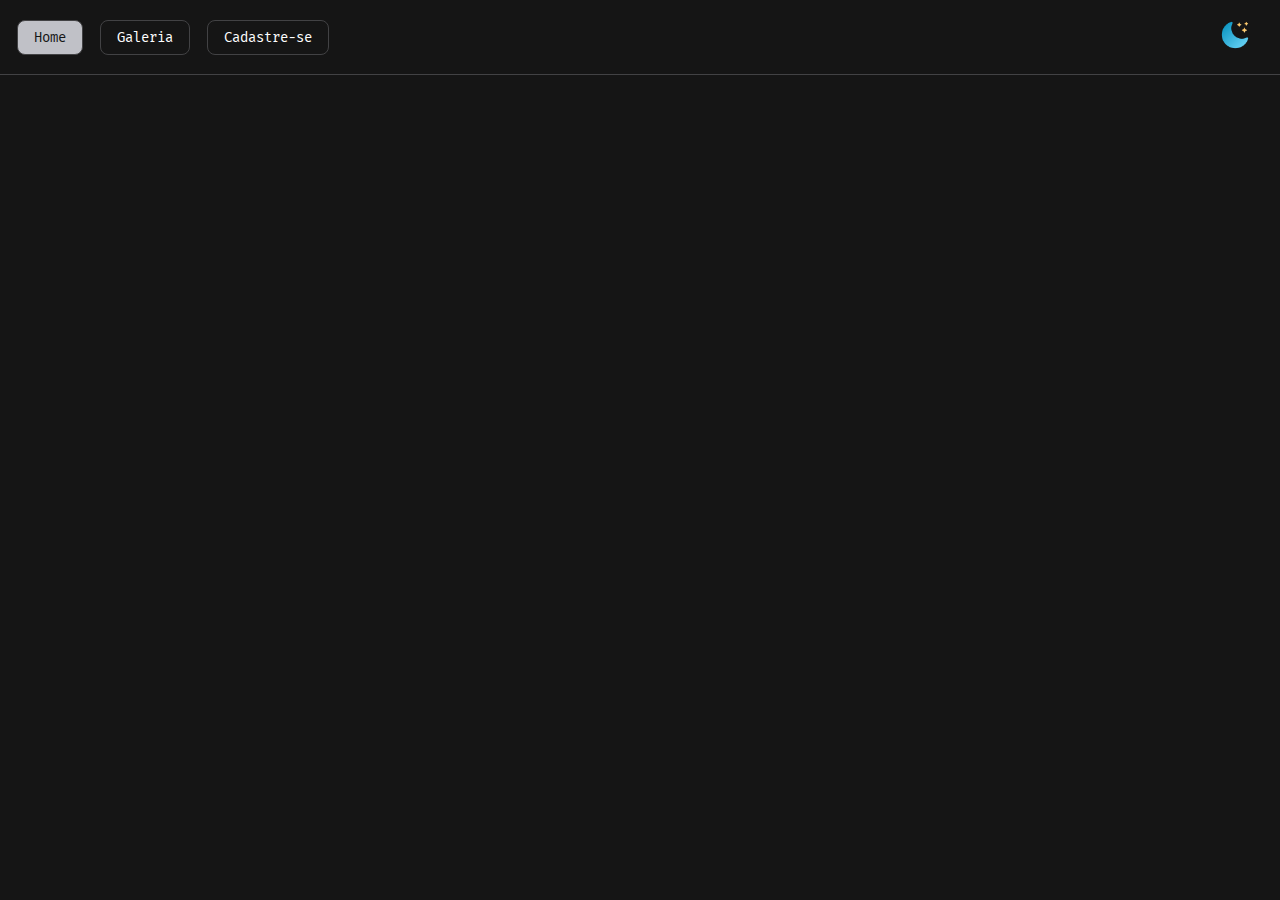
==== index.html @ e55d9895 "corrigido o botao de fechar popup com cor estranha" ====
<!DOCTYPE html>
<html lang="pt-br">
<head>
    <meta charset="UTF-8">
    <meta name="viewport" content="width=device-width, initial-scale=1.0">
    <title>Início</title>
    <link rel="stylesheet" href="style/style.css">
</head>
<body>
    <section class="secaoConteudo">
            
    </section>
    <script src="script/elementos.js"></script>
</body>
</html>
---- style/style.css ----
@font-face {
    font-family: Fira mono;
    src: url(/recursos/fonts/firamonoMedium.ttf);
}
@font-face {
    font-family: Firamonoregular;
    src: url(/recursos/fonts/firamonoRegular.ttf);
    }
:root{
    --borda-cor: #424244;
    --background-padrao-cor: #151515;
    --botao-font: Firamonoregular;
    --botao-selecionado-background: #c0c1c7;
    --botao-selecionado-hover-cor: #DADBE1;
    --botao-selecionado-texto: #151515;
    --botao-hover-cor: rgba(255, 255, 255, 0.1);
    --botao-active-opacidade: 0.7;
    --texto-padrao-cor: #ffffff;
    --boxshadow: 0px 0px 15px 0px #000000;
    
}
/* Barra de rolagem */
::-webkit-scrollbar {
    width: 8px; 
}

::-webkit-scrollbar-track {
    background: transparent; 
}

::-webkit-scrollbar-thumb {
    background-color: #bbbbbb; 
    border-radius: 6px; 
}
*{
    margin: 0;
    padding: 0;
    box-sizing: border-box;
    text-decoration: none;
    color: var(--texto-padrao-cor);
    font-family: Fira Mono, sans-serif;
}

body{
    background-color: var(--background-padrao-cor);
    display: flex;
    flex-direction: column;
    gap: 20px;
    transition: all ease 0.2s;
}
body.light-mode {
    --background-padrao-cor: #ffffff;
    --texto-padrao-cor: #151515;
    --botao-selecionado-texto: #ffffff;
    --botao-selecionado-background: #151515;
    --botao-selecionado-hover-cor: #2e2e2e;
    --botao-hover-cor: #f3f3f3;
    --boxshadow: 0px 0px 0px 0px #000000;
    
}
.cadastroContainer p{
    font-size: 10px;
}

.secaoConteudo{
    opacity: 0;
    z-index: -10;
    transition: all ease 0.4s;
    margin-left: 300px;
    margin-right: 300px;
}
.transicao{
    z-index: 1;
    opacity: 1;
}
.cardSecoes{ /* Seção de cards */

    display: flex;
    flex-direction: column;
    height: 250px;
    background-color: transparent;
    align-items: center;
    gap: 10px;
    position: relative;
    justify-content: center;
}
.cardContainer{ /* Conteiner dos cards */
    display: flex;
    flex-direction: row;
    justify-content: flex-start;
    scroll-behavior: smooth;
    width: 100%;
    position: relative;
    overflow-x: hidden;
    height: 100%;
    padding-left: 15px;
    
} 
.cardContainer::-webkit-scrollbar {  /* Esconder a barra de rolagem (scroll) */
    display: none;  
}
.card{ 
    min-width: 200px; 
    margin-right: 17px; 
    background-color: transparent;
    height: 170px;
    width: 280px;
    border-radius: 4px;
    border: var(--borda-cor) 1px solid;
    box-shadow: var(--boxshadow);
    position: inherit;
    flex: 0 0 auto; 
    overflow: hidden;
    top: 50px;

}
.cardImagem{
    width: 100%;
    height: 100%;
    transition: transform 0.2s ease;
    object-fit: cover;
    object-position: center;
    position: absolute;
}
.cardTexto{ /* Título de cada card */
    position: absolute;
    bottom: 15px;
    left: 15px;
    z-index: 2;
    pointer-events: none;
    transition: transform ease 0.2s;
    color: #ffffff;
}
.cardLink:hover ~ .cardImagem{
    transform: scale(1.05);
}

.cardLink{
    width: 100%;
    height: 100%;
    position: absolute;
    z-index: 1;
    background: linear-gradient(0deg, rgb(0, 0, 0) 0%, rgba(0,0,0,0) 40%);
    cursor: grab;
}

.popupcontainer{
    position: fixed;
    width: 100%;
    height: 100%;
    background-color: rgba(0, 0, 0, 0.6);
    display: flex;
    align-items: center;
    justify-content: center;
    opacity: 0;
    z-index: -2;
    transition: ease-in 0.2s;
}
.cardPopUp{
    display: grid;
    position: fixed;
    z-index: 10000000000;
    width: 1000px;
    height: 700px;
    background-color: var(--background-padrao-cor);
    position: absolute;
    border-radius: 4px;
    border: 1px solid var(--borda-cor);
    overflow: hidden;
    grid-template-columns: 1fr 1fr auto;
    grid-template-rows: 30px;
    gap: 15px;
    padding: 10px 10px 10px 10px;
}

.imgPopup{
    grid-column: 1 / 2;
    grid-row: 1 / 3;
    width: 100%;
    height: 100%;
    transition: transform 0.2s ease;
    object-fit: cover;
    object-position: center;
    border-top-left-radius: 4px;
    border-bottom-left-radius: 4px;
}
.fecharPopup{
    grid-row: 1 / 2;
    grid-column: 3;
    background-color: transparent;
    border: none;
    
    font-size: 30px;
    cursor: pointer;
    width: 30px;
    padding-right: 15px;
}
.active{
    opacity: 1;
    z-index: 10000000;
}
.tituloPopup{
    grid-column: 2 / 3;
    grid-row: 1;
    margin-top: 10px;
}
.descricaoPopup{
    grid-column: 2 / 3;
}
header{
    width: 100%;
    height: 75px;
    border-bottom: 1px solid var(--borda-cor);
    background-color: var(--background-padrao-cor);
    display: flex;
    flex-direction: row;
    align-items: center;
    justify-content: space-between;
    
}
.linkContainer{
    display: flex;
    justify-content: space-evenly;    
}

.headerBotao{
    border-radius: 8px;
    padding: 8px 16px;
    border: 1px solid var(--borda-cor);
    font-family: var(--botao-font), sans-serif;
    font-size: 14px;
    margin-left: 17px;
    transition: all ease 0.2s;
}
.headerBotao:hover{
    background-color: var(--botao-hover-cor);
}
.headerBotao:active{
    opacity: var(--botao-active-opacidade);
}
/* Quando o botao do header estiver selecionado */
.botaoSelecionado{
    color: var(--botao-selecionado-texto);
    background-color: var(--botao-selecionado-background);
}
.botaoSelecionado:hover{
    background-color: var(--botao-selecionado-hover-cor)
}
.botaoSelecionado:active{
    opacity: var(--botao-active-opacidade);
}
.tituloSecao{
    position: absolute;
    left: 0;
    font-size: 1.5em;
    top: 0;
}
.verMais{
    position: absolute;
    right: 0;
    top: 0;
    z-index: 10;
}
.verMaisBotao{
    border-radius: 8px;
    padding: 8px 16px;
    border: 1px solid var(--borda-cor);
    font-family: var(--botao-font), sans-serif;
    font-size: 14px;
    background-color: transparent;
    transition: all ease 0.2s;
    cursor: pointer;
}
.verMaisBotao:hover{
    background-color: var(--botao-hover-cor);
}
.verMaisBotao:active{
    background-color: var(--botao-hover-cor);background-color: var(--botao-hover-cor);background-color: var(--botao-hover-cor);
}
button.prev, button.next {
    position: absolute;
    transform: translateY(-50%);
    background-color: transparent;
    border: none;
    font-size: 18px;
    cursor: pointer;
    z-index: 10;
    border-radius: 100%;
    width: 50px;
    height: 50px;
    top: 50%;
    transition: all ease 0.2s;
}
button.prev {
    left: -60px;
}

button.next {
    right: -60px;
}

.next:hover , .prev:hover{
    background-color: var(--botao-hover-cor);
}

.secaoCardCompleto{
    display: flex;
    flex-wrap: wrap;
    gap: 30px;
    position: relative;
    height: 100%;
    margin-left: 150px;
    opacity: 0;
    transition: all ease .5s;
}
.opacidade{
    opacity: 1;
}
.cardCompleto{
    min-width: 200px; 
    background-color: transparent;
    height: 280px;
    width: 240px;
    border-radius: 4px;
    border: var(--borda-cor) 1px solid;
    box-shadow: 0px 0px 15px 0px #000000;
    position: inherit;
    flex: 0 0 auto; 
    overflow: hidden;
    top: 50px;
    
}
.botaoVoltar{
    border-radius: 8px;
    padding: 8px 16px;
    border: 1px solid var(--borda-cor);
    font-family: var(--botao-font), sans-serif;
    font-size: 14px;
    background-color: transparent;
    transition: all ease 0.2s;
    cursor: pointer;
    position: absolute;
    left: 0;
    top: -7px;
    margin-bottom: 100px;
    transform: rotate(180deg);
    padding-bottom: 10px;    
}
.botaoVoltar:hover{
    background-color: var(--botao-hover-cor);
}
.botao:active{
    opacity: var(--botao-active-opacidade);
}
.secaoCardCompleto h1{
    position: absolute;
    top: 0;
    left: 70px;

}
.arrowLeft{
    font-size: larger;
}
.cadastroContainer{
    display: flex;
    flex-direction: column;
    
    justify-content: center;
    text-align: left;
    position: absolute;
    top: 50%;
    left: 50%;
    transform: translate(-50%, -50%);
    border-radius: 4px;
    border: 1px solid var(--borda-cor);
    padding: 50px;
    width: 	450px;
    height: 550px;
    
}
.cadastroContainer input{
    background-color: transparent;
    border: none;
    border-bottom: 1px solid var(--borda-cor);
    width: 100%;
    padding-top: 20px;
    padding-bottom: 5px;
    padding-left: 5px;
    padding: 20px 5px 10px 5px;
    
}
input:focus { /* Firefox */
    outline: none;
  }
.cadastroContainer button{
    color: var(--botao-selecionado-texto);
    background-color: var(--botao-selecionado-background);
    border: none;
    transition: all ease .2s;
    cursor: pointer;
    border-radius: 8px;
    width: 100%;
    padding: 10px 0px 10px 0px;
    margin-top: 15px;
    
}
.cadastroContainer button:hover{
    background-color: var(--botao-selecionado-hover-cor);
}
.cadastroContainer button:active{
    opacity: var(--botao-active-opacidade);
}
.cadastroContainer h1{
    position: absolute;
    top: 70px;
}
.cadastroContainer label{
    margin-top: 15px;
    font-family: firamonoregular;
    font-size: small
}
.cadastroContainer p{
    margin-top: 15px;
    
}
.cadastroContainer a:hover{
    text-decoration: underline;

}
.botaoAltModoescuro{
    cursor: pointer;
    background-color: #cebfbf00;
    border: none;
    color: #000;
    
    font-size: 16px;
    border-radius: 100%;
    transition: all 0.2s ease;
    width: 50px;
    height: 50px;
    margin-right: 20px;
}
.botaoAltModoescuro:hover{
    background-color: #84848437;
}
 .botaoImg{
    width: 80%;
}
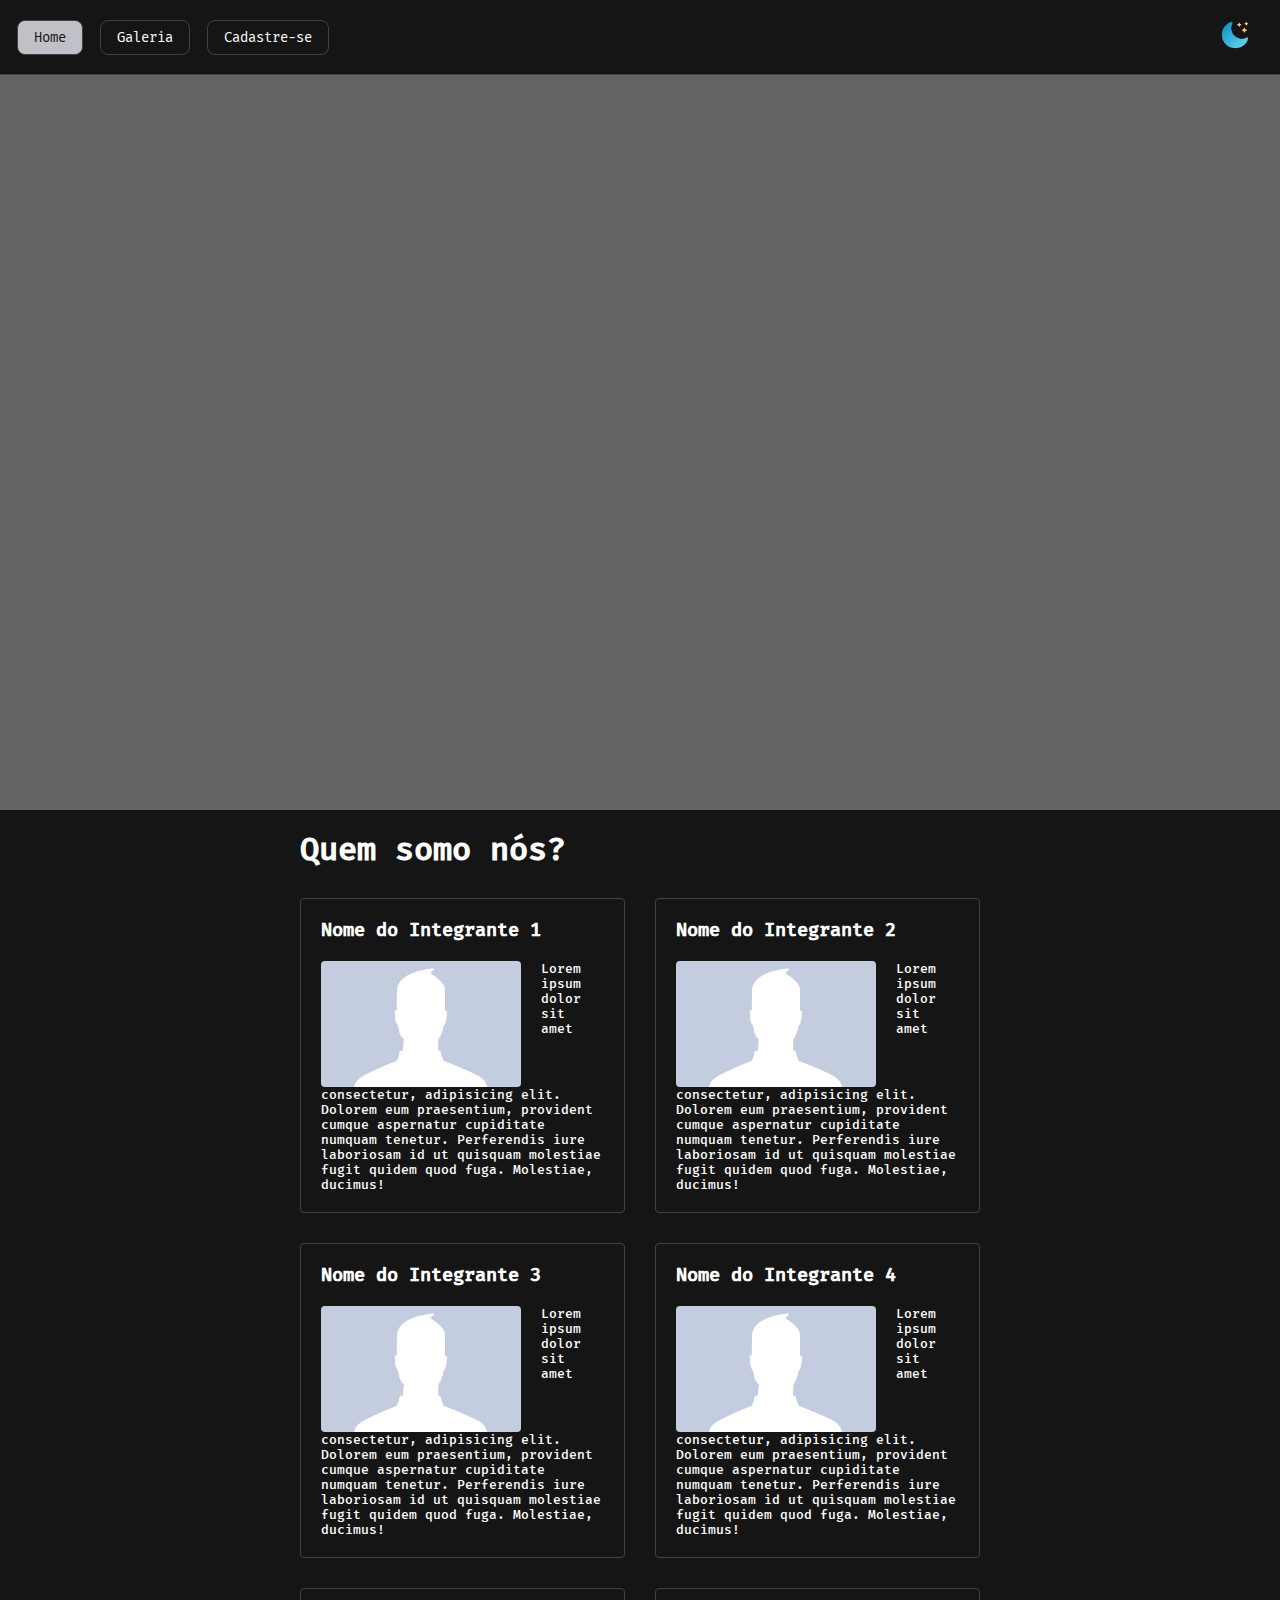
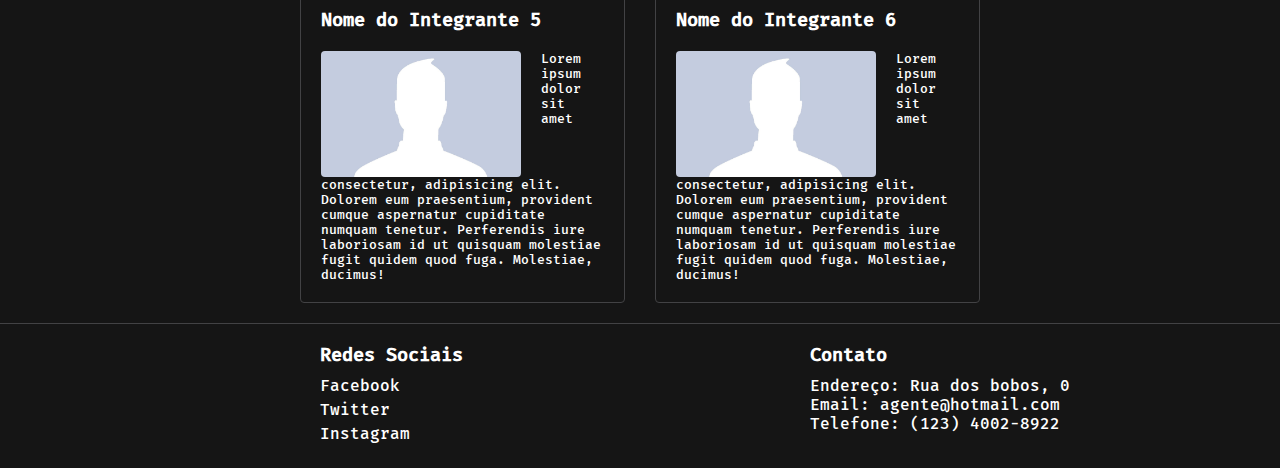
==== commit d9e88a3d: "adicionados footer e protótipo da página incial" ====
--- a/index.html
+++ b/index.html
@@ -7,8 +7,74 @@
     <link rel="stylesheet" href="style/style.css">
 </head>
 <body>
+    <main>
+        <div class="homepage">
+
+        </div>
+    </main>
     <section class="secaoConteudo">
-            
+        
+        <div class="container">
+            <h1>Quem somo nós?</h1>
+            <div class="member">
+                <div class="person">
+                    <h3>Nome do Integrante 1</h3>
+
+                    <img src="" alt="Integrante 1" class="integrantes-img1">
+                    <p>Lorem ipsum dolor sit amet consectetur, adipisicing elit. Dolorem eum praesentium, provident cumque
+                        aspernatur cupiditate numquam tenetur. Perferendis iure laboriosam id ut quisquam molestiae fugit
+                        quidem quod fuga. Molestiae, ducimus!</p>
+                </div>
+            </div>
+            <div class="member">
+                <div class="person">
+                    <h3>Nome do Integrante 2</h3>
+                    <img src="" alt="Integrante 1" class="integrantes-img2">
+                    <p class="p1">Lorem ipsum dolor sit amet consectetur, adipisicing elit. Dolorem eum praesentium,
+                        provident cumque aspernatur cupiditate numquam tenetur. Perferendis iure laboriosam id ut quisquam
+                        molestiae fugit quidem quod fuga. Molestiae, ducimus!</p>
+                </div>
+            </div>
+            <div class="member">
+                <div class="person">
+                    <h3>Nome do Integrante 3</h3>
+                    <img src="" alt="Integrante 1" class="integrantes-img1">
+                    <p>Lorem ipsum dolor sit amet consectetur, adipisicing elit. Dolorem eum praesentium, provident cumque
+                        aspernatur cupiditate numquam tenetur. Perferendis iure laboriosam id ut quisquam molestiae fugit
+                        quidem quod fuga. Molestiae, ducimus!</p>
+                </div>
+            </div>
+            <div class="member">
+                <div class="person">
+                    <h3>Nome do Integrante 4</h3>
+                    <img src="" alt="Integrante 1" class="integrantes-img2">
+                    <p class="p1">Lorem ipsum dolor sit amet consectetur, adipisicing elit. Dolorem eum praesentium,
+                        provident cumque aspernatur cupiditate numquam tenetur. Perferendis iure laboriosam id ut quisquam
+                        molestiae fugit quidem quod fuga. Molestiae, ducimus!</p>
+                </div>
+            </div>
+            <div class="member">
+                <div class="person">
+                    <h3>Nome do Integrante 5</h3>
+
+                    <img src="" alt="Integrante 5" class="integrantes-img5">
+                    <p>Lorem ipsum dolor sit amet consectetur, adipisicing elit. Dolorem eum praesentium, provident cumque
+                        aspernatur cupiditate numquam tenetur. Perferendis iure laboriosam id ut quisquam molestiae fugit
+                        quidem quod fuga. Molestiae, ducimus!</p>
+                </div>
+            </div>
+            <div class="member">
+                <div class="person">
+                    <h3>Nome do Integrante 6</h3>
+
+                    <img src="" alt="Integrante 6" class="integrantes-img6">
+                    <p>Lorem ipsum dolor sit amet consectetur, adipisicing elit. Dolorem eum praesentium, provident cumque
+                        aspernatur cupiditate numquam tenetur. Perferendis iure laboriosam id ut quisquam molestiae fugit
+                        quidem quod fuga. Molestiae, ducimus!</p>
+                </div>
+            </div>
+        </div>
+        </div>    
     </section>
     <script src="script/elementos.js"></script>
 </body>
--- a/style/style.css
+++ b/style/style.css
@@ -45,9 +45,10 @@
     background-color: var(--background-padrao-cor);
     display: flex;
     flex-direction: column;
-    gap: 20px;
     transition: all ease 0.2s;
-}
+    justify-content: center;
+}
+
 body.light-mode {
     --background-padrao-cor: #ffffff;
     --texto-padrao-cor: #151515;
@@ -58,6 +59,7 @@
     --boxshadow: 0px 0px 0px 0px #000000;
     
 }
+
 .cadastroContainer p{
     font-size: 10px;
 }
@@ -81,6 +83,7 @@
     background-color: transparent;
     align-items: center;
     gap: 10px;
+    margin-top: 20px;
     position: relative;
     justify-content: center;
 }
@@ -364,7 +367,6 @@
 .cadastroContainer{
     display: flex;
     flex-direction: column;
-    
     justify-content: center;
     text-align: left;
     position: absolute;
@@ -446,3 +448,84 @@
  .botaoImg{
     width: 80%;
 }
+
+footer {
+    background-color: var(--background-padrao-cor);
+    padding: 20px 0;
+    text-align: justify;
+    border-top: 1px solid var(--borda-cor); 
+
+    width: 100%;
+}
+
+.footer-container {
+    display: flex;
+    justify-content: space-around;
+    margin-left: 300px;
+}
+
+.footer-section {
+    flex: 1;
+    padding: 0 20px;
+}
+
+.footer-section h3 {
+    margin-bottom: 10px;
+}
+
+.footer-section ul {
+    list-style-type: none;
+    padding: 0;
+}
+
+.footer-section ul li {
+    margin-bottom: 5px;
+}
+
+.footer-section ul li a {
+    
+    text-decoration: none;
+}
+
+.footer-bottom {
+    text-align: center;
+    margin-top: 20px;
+}
+.footerposition{
+    position: absolute;
+    bottom: 0;
+}
+.homepage{
+    width: 100%;
+    height: calc(90vh - 75px);
+    background-color: #646464;
+}
+.container{
+    display: grid;
+    gap: 30px;
+    margin: 20px 0 20px 0;
+    grid-template-columns: repeat(2, 1fr);
+    flex-wrap: nowrap;
+    transition: opacity 1s;
+}
+.container h1{
+    width: 100%;
+    grid-row: 1 / 2;
+    grid-column: 1 / 3;
+}
+.member{
+    border: 1px solid var(--borda-cor);
+    padding: 20px 20px 20px 20px;
+    border-radius: 4px;
+ 
+}
+.member p{
+    font-size: small;
+    margin-top: 20px;
+}
+.member img{
+    float: left;
+    margin: 20px 20px 0 0px;
+    border-radius: 4px;
+    width: 200px;
+}
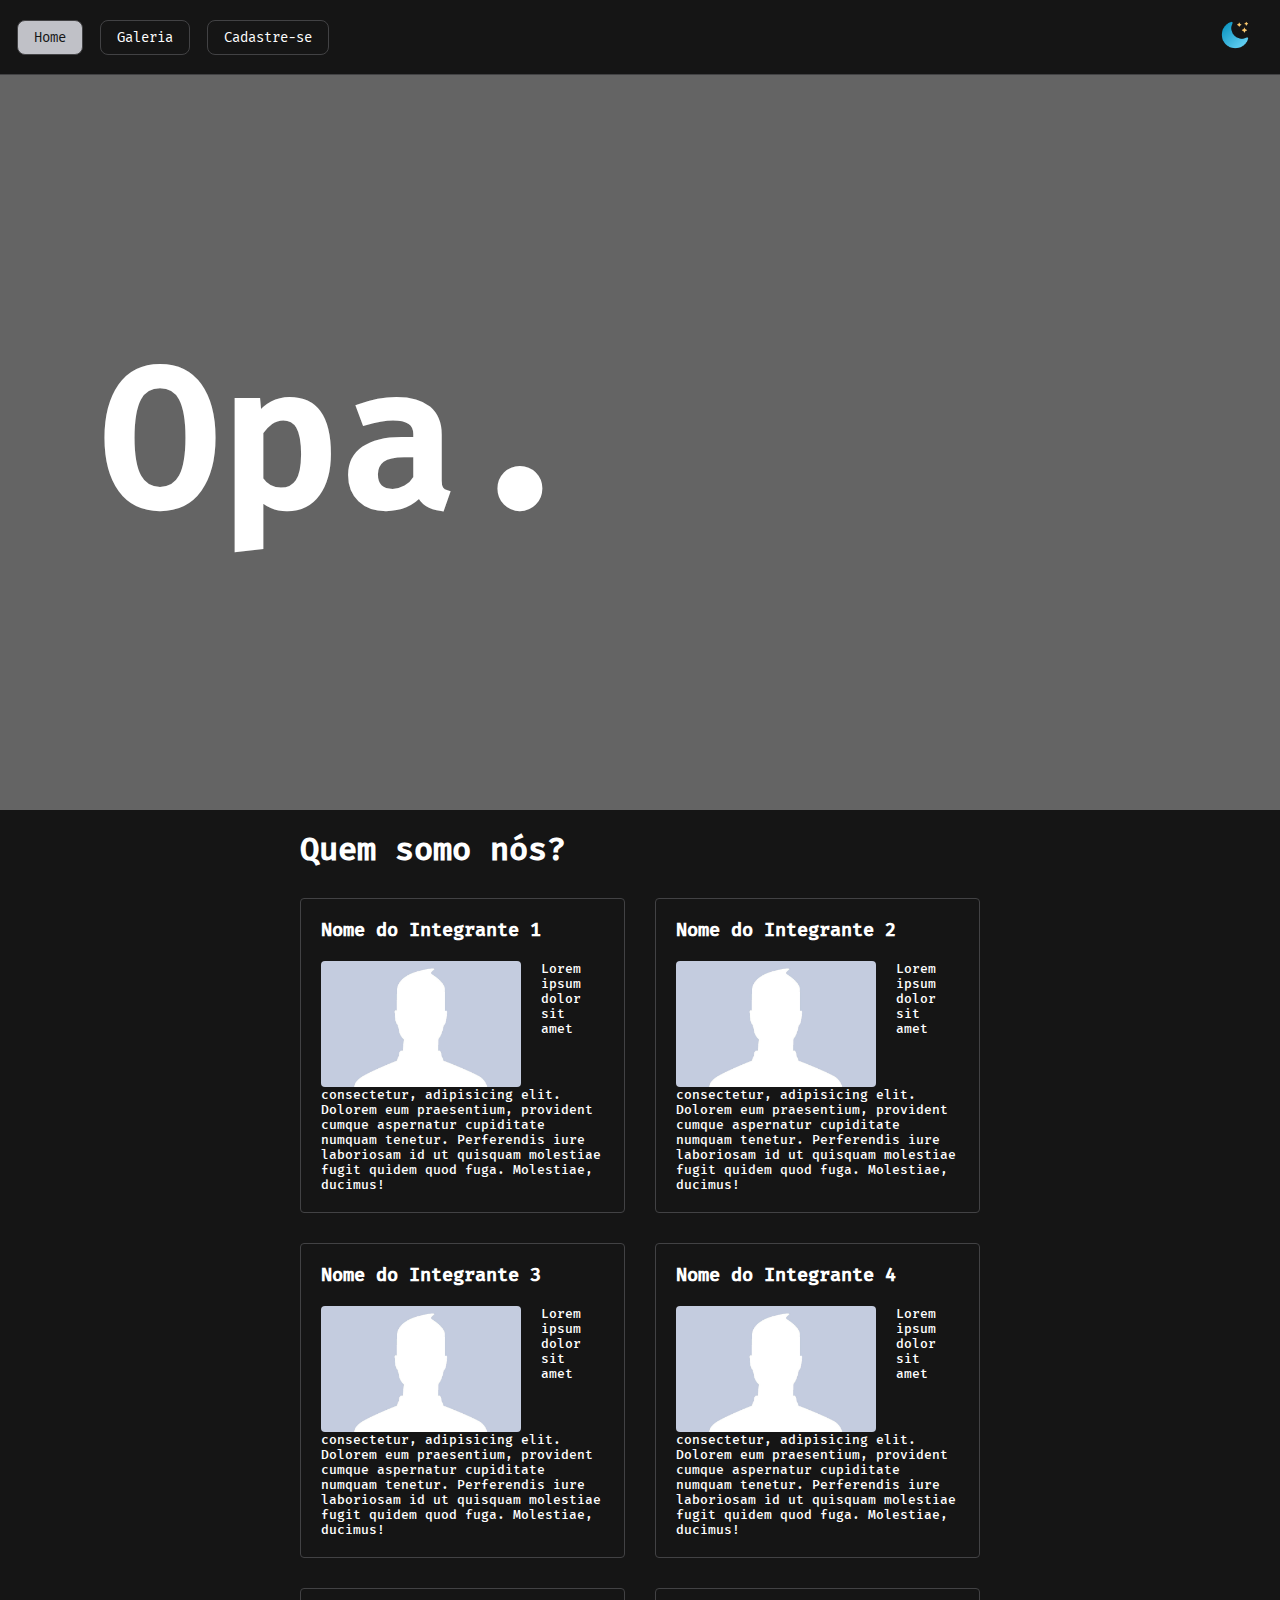
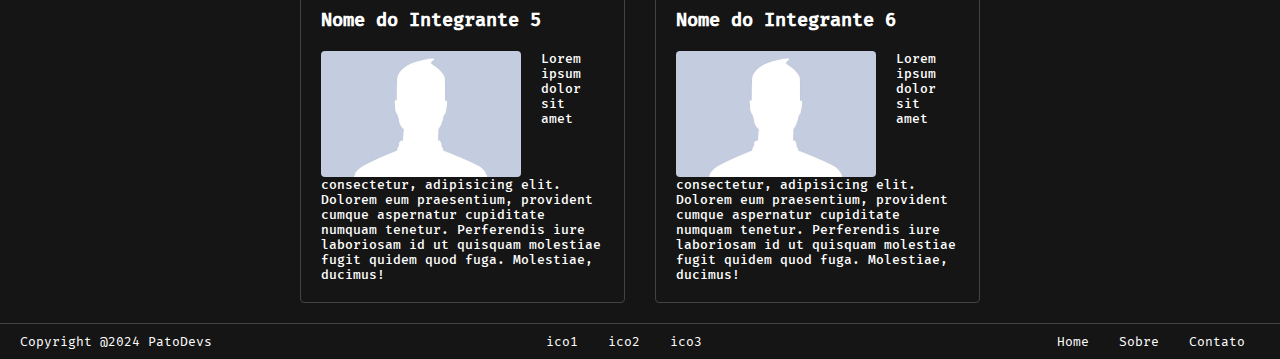
==== commit 6783d78a: "nem lembro mais" ====
--- a/index.html
+++ b/index.html
@@ -1,19 +1,22 @@
 <!DOCTYPE html>
 <html lang="pt-br">
+
 <head>
     <meta charset="UTF-8">
     <meta name="viewport" content="width=device-width, initial-scale=1.0">
     <title>Início</title>
     <link rel="stylesheet" href="style/style.css">
+    <link rel="shortcut icon" type="image/x-icon"href="/recursos/imgs/favicon.png">
 </head>
 <body>
-    <main>
         <div class="homepage">
-
+            <div class="containerHomepage">
+                <div class="containertituloHp">
+                    <h1>Opa.</h1>
+                </div>
+            </div>
         </div>
-    </main>
     <section class="secaoConteudo">
-        
         <div class="container">
             <h1>Quem somo nós?</h1>
             <div class="member">
--- a/style/style.css
+++ b/style/style.css
@@ -19,6 +19,9 @@
     --boxshadow: 0px 0px 15px 0px #000000;
     
 }
+#loginLink{
+    color: rgb(114, 114, 220);
+}
 /* Barra de rolagem */
 ::-webkit-scrollbar {
     width: 8px; 
@@ -47,6 +50,8 @@
     flex-direction: column;
     transition: all ease 0.2s;
     justify-content: center;
+    align-items: center;
+    min-height: 100vh;
 }
 
 body.light-mode {
@@ -60,9 +65,7 @@
     
 }
 
-.cadastroContainer p{
-    font-size: 10px;
-}
+
 
 .secaoConteudo{
     opacity: 0;
@@ -72,7 +75,7 @@
     margin-right: 300px;
 }
 .transicao{
-    z-index: 1;
+    z-index: 10;
     opacity: 1;
 }
 .cardSecoes{ /* Seção de cards */
@@ -157,6 +160,7 @@
     justify-content: center;
     opacity: 0;
     z-index: -2;
+    top: 0;
     transition: ease-in 0.2s;
 }
 .cardPopUp{
@@ -315,6 +319,17 @@
     margin-left: 150px;
     opacity: 0;
     transition: all ease .5s;
+    margin-top: 30px;
+    overflow: hidden;
+}
+.containertitulo h1{
+    font-size: 30px;
+    margin-top: 3px;
+}
+.containertitulo{
+    width: 100%;
+    display: flex;
+    gap: 20px;
 }
 .opacidade{
     opacity: 1;
@@ -330,9 +345,8 @@
     position: inherit;
     flex: 0 0 auto; 
     overflow: hidden;
-    top: 50px;
-    
-}
+}
+
 .botaoVoltar{
     border-radius: 8px;
     padding: 8px 16px;
@@ -342,10 +356,9 @@
     background-color: transparent;
     transition: all ease 0.2s;
     cursor: pointer;
-    position: absolute;
+
     left: 0;
-    top: -7px;
-    margin-bottom: 100px;
+    top: 0px;
     transform: rotate(180deg);
     padding-bottom: 10px;    
 }
@@ -355,12 +368,7 @@
 .botao:active{
     opacity: var(--botao-active-opacidade);
 }
-.secaoCardCompleto h1{
-    position: absolute;
-    top: 0;
-    left: 70px;
-
-}
+
 .arrowLeft{
     font-size: larger;
 }
@@ -369,16 +377,16 @@
     flex-direction: column;
     justify-content: center;
     text-align: left;
-    position: absolute;
-    top: 50%;
-    left: 50%;
-    transform: translate(-50%, -50%);
     border-radius: 4px;
     border: 1px solid var(--borda-cor);
-    padding: 50px;
+    padding: 0px 50px 10px 50px;
     width: 	450px;
     height: 550px;
-    
+    z-index: 1000;
+    margin: 150px 0px;
+}
+.cadastroContainer p{
+    font-size: 10px;
 }
 .cadastroContainer input{
     background-color: transparent;
@@ -391,9 +399,13 @@
     padding: 20px 5px 10px 5px;
     
 }
-input:focus { /* Firefox */
+input:focus { 
     outline: none;
   }
+.cadastro{
+    position: relative;
+    
+}
 .cadastroContainer button{
     color: var(--botao-selecionado-texto);
     background-color: var(--botao-selecionado-background);
@@ -413,8 +425,7 @@
     opacity: var(--botao-active-opacidade);
 }
 .cadastroContainer h1{
-    position: absolute;
-    top: 70px;
+    margin-bottom: 30px;
 }
 .cadastroContainer label{
     margin-top: 15px;
@@ -451,45 +462,43 @@
 
 footer {
     background-color: var(--background-padrao-cor);
-    padding: 20px 0;
-    text-align: justify;
+    padding: 10px 0;
     border-top: 1px solid var(--borda-cor); 
-
-    width: 100%;
+    z-index: 100;
+    width: 100%;
+    transition: all 0.2s;
+    margin-top: auto;
+}
+footer p, footer a{
+    font-family: Firamonoregular;
 }
 
 .footer-container {
     display: flex;
-    justify-content: space-around;
-    margin-left: 300px;
+    flex-wrap: row;
+    font-size: small;
+    
 }
 
 .footer-section {
     flex: 1;
     padding: 0 20px;
 }
-
-.footer-section h3 {
-    margin-bottom: 10px;
-}
-
-.footer-section ul {
-    list-style-type: none;
-    padding: 0;
-}
-
-.footer-section ul li {
-    margin-bottom: 5px;
-}
-
-.footer-section ul li a {
-    
-    text-decoration: none;
-}
-
-.footer-bottom {
-    text-align: center;
-    margin-top: 20px;
+.footer-section-social{
+    flex: 1;
+}
+.footer-section-social a{
+    margin: 0 15px;
+}
+.footer-section-info{
+    padding: 0 20px;
+}
+.footer-section-info a{
+    
+    margin: 0 15px;
+}
+.footer-section-info a:hover{
+    text-decoration: underline;
 }
 .footerposition{
     position: absolute;
@@ -499,7 +508,20 @@
     width: 100%;
     height: calc(90vh - 75px);
     background-color: #646464;
-}
+    
+}
+.containerHomepage{
+    margin: 0 100px;
+    display: grid;
+    height: 100%;
+    grid-template-columns: repeat(2, 1fr);
+    grid-template-rows: 1fr 1fr 1fr;
+}
+.containertituloHp{
+    grid-row: 2/3; 
+    font-size: 100px;
+}
+
 .container{
     display: grid;
     gap: 30px;
@@ -529,3 +551,6 @@
     border-radius: 4px;
     width: 200px;
 }
+main{
+    max-width: 100%;
+}
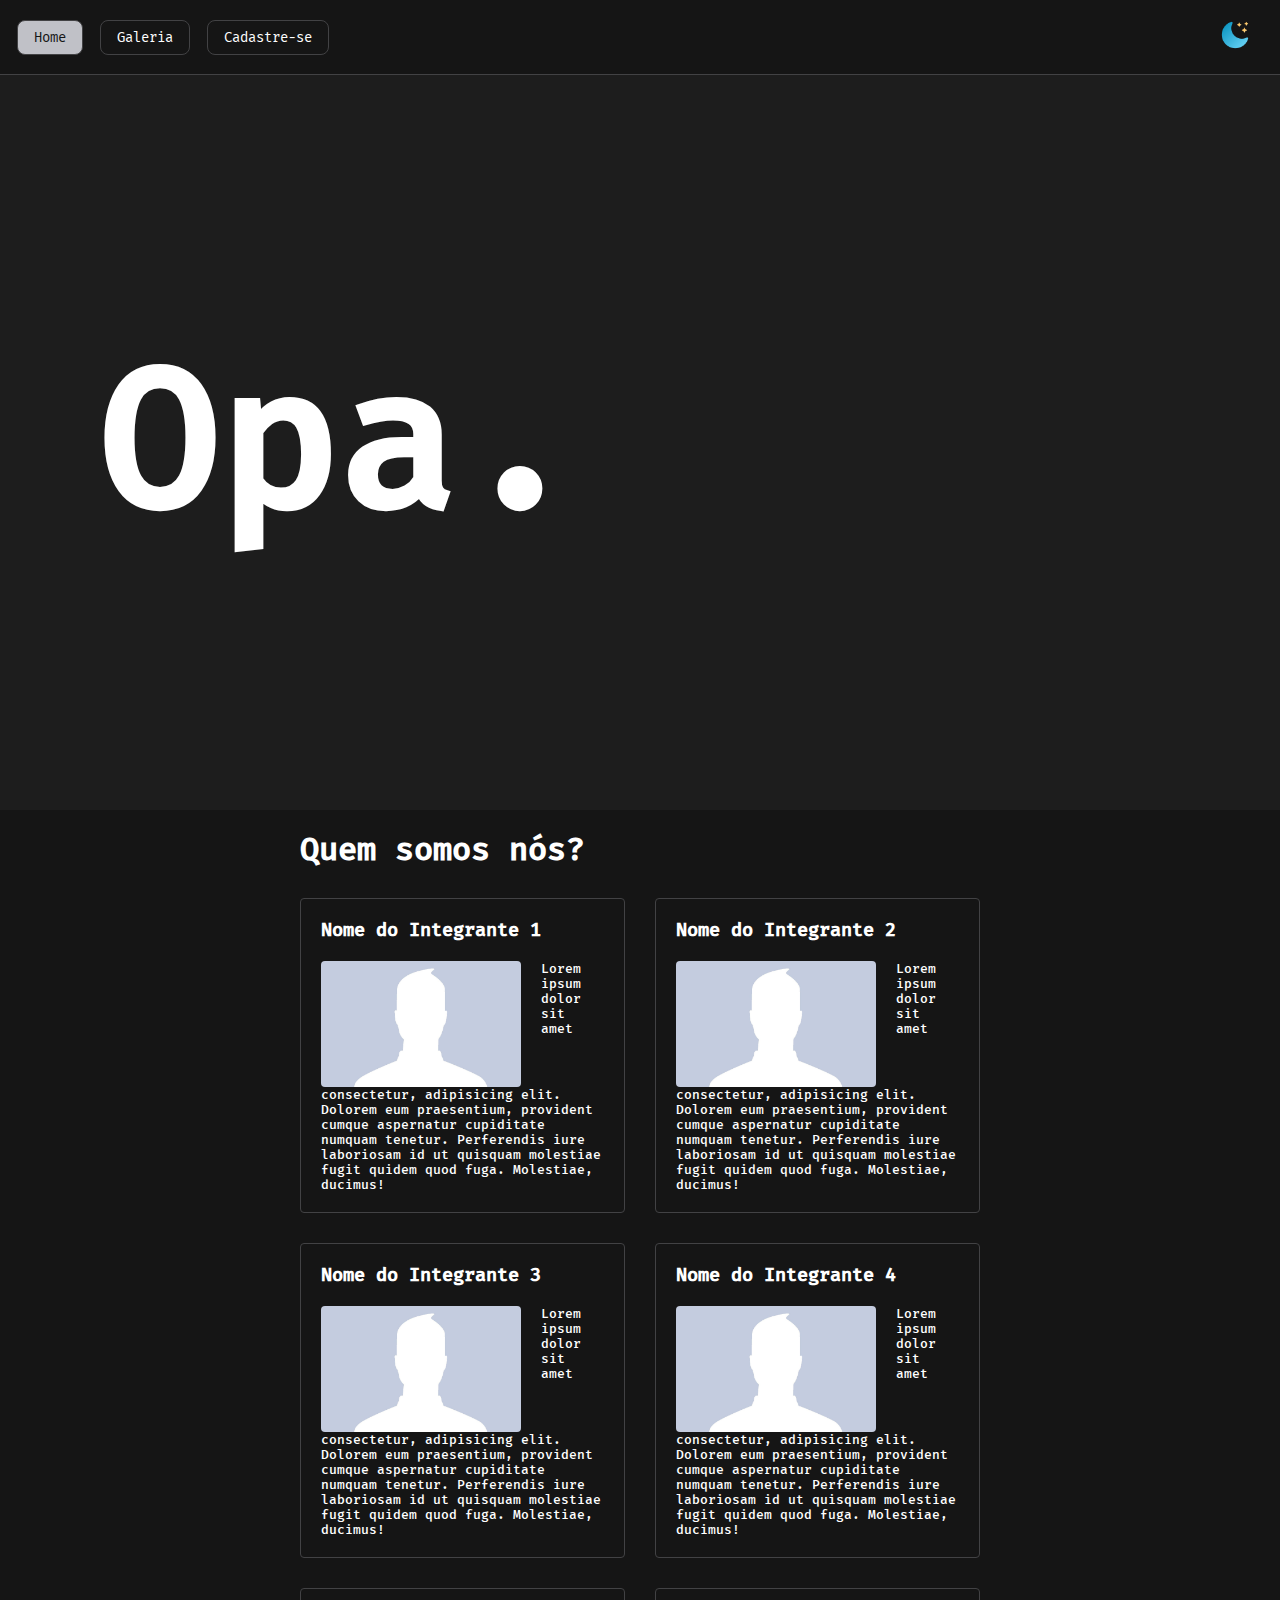
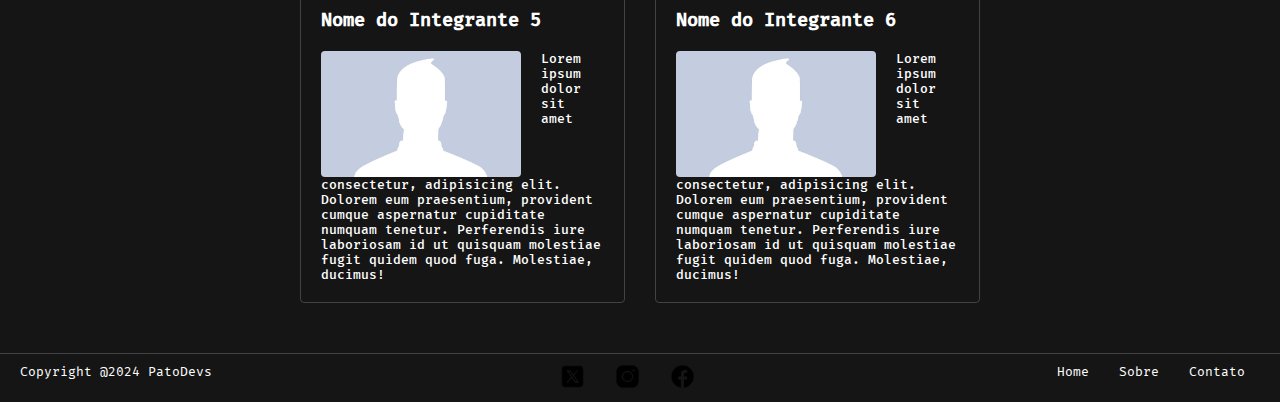
==== commit 271a00e6: "pequenos ajustes" ====
--- a/index.html
+++ b/index.html
@@ -18,7 +18,7 @@
         </div>
     <section class="secaoConteudo">
         <div class="container">
-            <h1>Quem somo nós?</h1>
+            <h1>Quem somos nós?</h1>
             <div class="member">
                 <div class="person">
                     <h3>Nome do Integrante 1</h3>
--- a/style/style.css
+++ b/style/style.css
@@ -49,7 +49,6 @@
     display: flex;
     flex-direction: column;
     transition: all ease 0.2s;
-    justify-content: center;
     align-items: center;
     min-height: 100vh;
 }
@@ -178,6 +177,8 @@
     grid-template-rows: 30px;
     gap: 15px;
     padding: 10px 10px 10px 10px;
+    max-width: 90%;
+    max-height: 70vh;
 }
 
 .imgPopup{
@@ -397,10 +398,12 @@
     padding-bottom: 5px;
     padding-left: 5px;
     padding: 20px 5px 10px 5px;
+    transition: all 0.2s;
     
 }
 input:focus { 
     outline: none;
+    border-bottom: 1px solid #ffffff;
   }
 .cadastro{
     position: relative;
@@ -467,7 +470,8 @@
     z-index: 100;
     width: 100%;
     transition: all 0.2s;
-    margin-top: auto;
+    height: fit-content;
+    margin-top: 30px;
 }
 footer p, footer a{
     font-family: Firamonoregular;
@@ -477,19 +481,28 @@
     display: flex;
     flex-wrap: row;
     font-size: small;
-    
+    justify-content: space-between;
 }
 
 .footer-section {
-    flex: 1;
+    
     padding: 0 20px;
 }
 .footer-section-social{
-    flex: 1;
+    transition: all 0.2s;
+    display: flex;
+
 }
 .footer-section-social a{
     margin: 0 15px;
 }
+.footer-section-social img{
+    width: 25px;
+    transition: all 0.2s;
+}
+.footer-section-social img:hover{
+    transform: scale(1.1);
+}
 .footer-section-info{
     padding: 0 20px;
 }
@@ -507,7 +520,7 @@
 .homepage{
     width: 100%;
     height: calc(90vh - 75px);
-    background-color: #646464;
+    background-color: #6464641b;
     
 }
 .containerHomepage{
@@ -527,7 +540,6 @@
     gap: 30px;
     margin: 20px 0 20px 0;
     grid-template-columns: repeat(2, 1fr);
-    flex-wrap: nowrap;
     transition: opacity 1s;
 }
 .container h1{
@@ -554,3 +566,112 @@
 main{
     max-width: 100%;
 }
+@media (max-width: 600px) {
+    
+    .verMaisBotao{
+        margin-right:10px
+    }
+    button.prev{
+        width: 30px;
+        height: 30px;
+        left: -35px;
+        height: 100%;
+        border-radius: 0;
+    }
+    button.next{
+        width: 30px;
+        height: 30px;
+        right: -35px;
+        height: 100%;
+        border-radius: 0;
+    }
+    button.next:hover, button.prev:hover{
+        background-color: none;
+    }
+    .cardSecoes{
+        width: 90%;
+    }
+    .cardSecoes p{
+        margin-left: 15px;
+    }
+    header a{
+        display: none;
+    }
+    .botaoAltModoescuro{
+        position: absolute;
+        left: 0;
+        margin-left: 15px;
+    }
+    .botaoAltModoescuro:hover{
+        background-color: transparent;
+    }
+    .botaoAltModoescuro:active{
+        background-color: #84848437;
+    }
+    .containertituloHp{
+        transform: scale(0.3);
+    }
+    .container{
+        transform: scale(0.6);
+        display: flex;
+        flex-direction: column;
+        
+    }
+    .containerHomepage{
+        margin: 0;
+    }
+    .secaoConteudo{
+        margin: 0;
+        max-width: 100vw;
+        margin-left: 30px;
+    }
+    .cadastroContainer{
+        border: none;
+        margin-top: 50px;
+        margin-bottom: 50px;
+        width: 300px;
+        padding: 10px 20px 10px 20px;
+    }
+    main{
+        max-width: 100vw;
+    }
+
+    .card{
+        height: 130px;
+    }
+    .cardSecoes{
+        height: 210px;
+    }
+    .imgPopup{
+        grid-row: 1/3;
+        grid-column: 1/4;
+    }
+    .tituloPopup{
+        grid-row: 3/4;
+        grid-column:1/4 ;
+    }
+    .cardPopUp{
+        grid-template-columns: 1fr 30px;
+        grid-template-rows: 30px 1fr 1fr;
+        overflow: visible;
+    }.fecharPopup{
+        color: var(--background-padrao-cor);
+        position: absolute;
+        top: -60px;
+        right: 0px;
+    }.secaoCardCompleto{
+        margin: 0;
+        margin-top: 20px;
+        margin-left: 30px;
+        gap: 30px;
+    }
+    .cardCompleto{
+        width: calc(100% - 30px);
+        height: 300px;
+    }
+    .footer-section-info{
+        display: flex;
+        flex-direction: column;
+        
+    }
+    }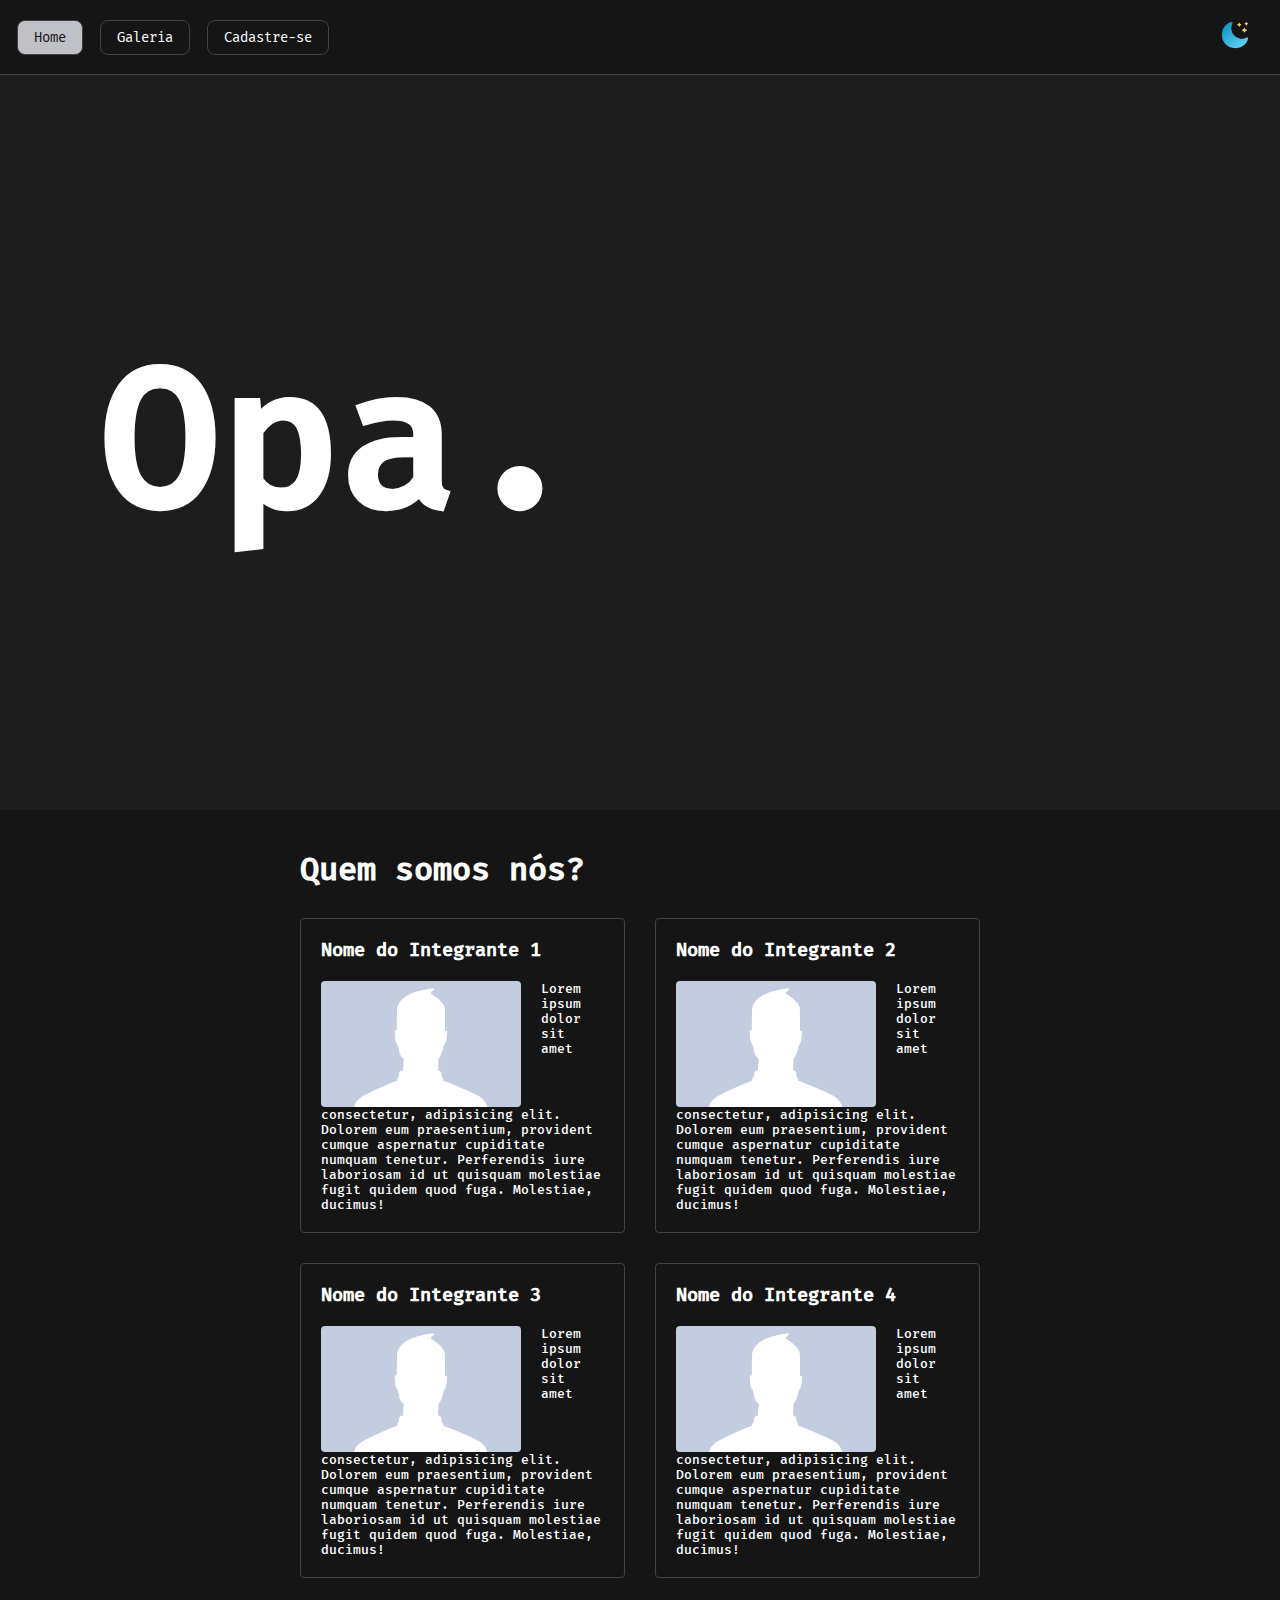
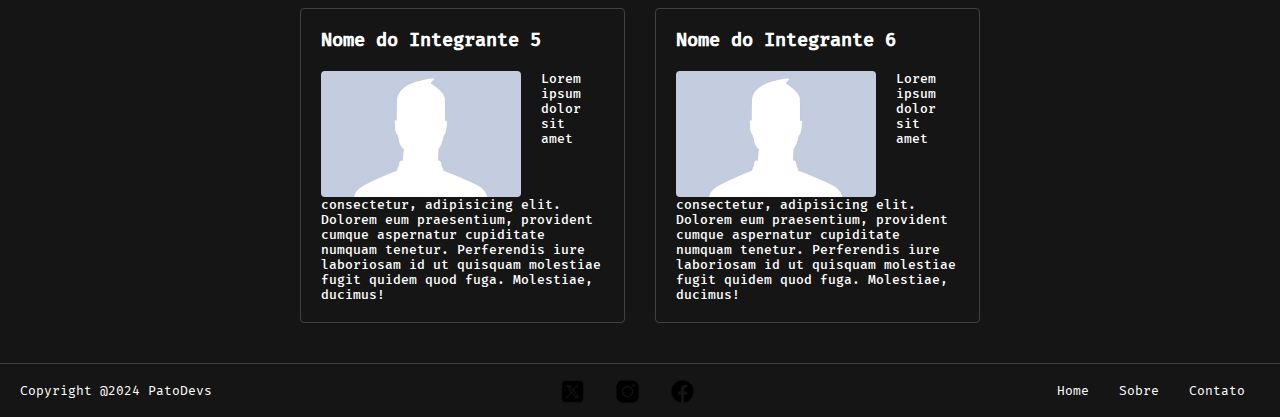
==== commit 5a3ec89a: "a" ====
--- a/index.html
+++ b/index.html
@@ -16,7 +16,7 @@
                 </div>
             </div>
         </div>
-    <section class="secaoConteudo">
+    <main class="index">
         <div class="container">
             <h1>Quem somos nós?</h1>
             <div class="member">
@@ -78,7 +78,7 @@
             </div>
         </div>
         </div>    
-    </section>
+    </main>
     <script src="script/elementos.js"></script>
 </body>
 </html>--- a/style/style.css
+++ b/style/style.css
@@ -6,6 +6,20 @@
     font-family: Firamonoregular;
     src: url(/recursos/fonts/firamonoRegular.ttf);
     }
+@keyframes fade {
+    from {
+        opacity: 0;
+    }
+    to {
+        opacity: 1;
+    }
+}
+.fade{
+    animation: fade all 3.2s;
+}
+.opacidade{
+    opacity: 1;
+}
 :root{
     --borda-cor: #424244;
     --background-padrao-cor: #151515;
@@ -19,6 +33,7 @@
     --boxshadow: 0px 0px 15px 0px #000000;
     
 }
+
 #loginLink{
     color: rgb(114, 114, 220);
 }
@@ -66,78 +81,56 @@
 
 
 
-.secaoConteudo{
-    opacity: 0;
-    z-index: -10;
-    transition: all ease 0.4s;
-    margin-left: 300px;
-    margin-right: 300px;
-}
-.transicao{
-    z-index: 10;
+.secaoCardCompleto{
+    display: flex;
+    flex-wrap: wrap;
+    gap: 30px;
+    position: relative;
+    height: 100%;
+    margin-left: 280px;
+    margin-right: 280px;
+    transition: all ease .5s;
+    
+}
+.secaoCardCompleto.opacidade{
     opacity: 1;
 }
-.cardSecoes{ /* Seção de cards */
-
-    display: flex;
-    flex-direction: column;
-    height: 250px;
+
+.cardCompleto{
+    min-width: 200px; 
     background-color: transparent;
-    align-items: center;
-    gap: 10px;
-    margin-top: 20px;
-    position: relative;
-    justify-content: center;
-}
-.cardContainer{ /* Conteiner dos cards */
-    display: flex;
-    flex-direction: row;
-    justify-content: flex-start;
-    scroll-behavior: smooth;
-    width: 100%;
-    position: relative;
-    overflow-x: hidden;
-    height: 100%;
-    padding-left: 15px;
-    
-} 
-.cardContainer::-webkit-scrollbar {  /* Esconder a barra de rolagem (scroll) */
-    display: none;  
-}
-.card{ 
-    min-width: 200px; 
-    margin-right: 17px; 
-    background-color: transparent;
-    height: 170px;
-    width: 280px;
+    height: 340px;
+    width: 240px;
     border-radius: 4px;
     border: var(--borda-cor) 1px solid;
     box-shadow: var(--boxshadow);
     position: inherit;
     flex: 0 0 auto; 
     overflow: hidden;
-    top: 50px;
-
 }
 .cardImagem{
     width: 100%;
-    height: 100%;
+    height: 80%;
     transition: transform 0.2s ease;
     object-fit: cover;
     object-position: center;
     position: absolute;
-}
-.cardTexto{ /* Título de cada card */
+
+    border-bottom: 1px solid var(--borda-cor);
+}
+.cardTituloContainer{ /* Título de cada card */
     position: absolute;
-    bottom: 15px;
-    left: 15px;
-    z-index: 2;
-    pointer-events: none;
-    transition: transform ease 0.2s;
-    color: #ffffff;
-}
-.cardLink:hover ~ .cardImagem{
+    bottom: 0;
+    height: 20%;
+    width: 100%;
+    display: flex;
+    align-items: center;
+    justify-content: center;
+    padding: 0 30px;
+}
+.cardImagem:hover{
     transform: scale(1.05);
+    cursor: pointer;
 }
 
 .cardLink{
@@ -145,10 +138,53 @@
     height: 100%;
     position: absolute;
     z-index: 1;
-    background: linear-gradient(0deg, rgb(0, 0, 0) 0%, rgba(0,0,0,0) 40%);
+    
     cursor: grab;
 }
-
+.paginacaocontainer{
+    margin: 50px 0px 20px 0px;
+    width: 100%;
+    display: flex;
+    gap: 30px;
+    align-items: center;
+    justify-content: right;
+
+}
+.paginacao{
+    margin: 0 280px;
+}
+.paginacao button{
+    border-radius: 8px;
+    padding: 8px 16px;
+    border: 1px solid var(--borda-cor);
+    font-family: var(--botao-font), sans-serif;
+    font-size: 14px;
+    margin: 0 15px;
+    transition: all ease 0.2s;
+    background-color: transparent;
+}
+.paginacao button:hover{
+    background-color: var(--botao-hover-cor);
+    cursor: pointer;
+}
+#pagAnterior{
+    position: relative;
+    opacity: 0;
+    z-index: -100;
+}
+#pagAnterior.opacidade{
+    z-index: 10;
+    opacity: 1;
+}
+#proximaPag{
+    position: relative;
+    opacity: 0;
+    z-index: -100;
+}
+#proximaPag.opacidade{
+    z-index: 10;
+    opacity: 1;
+}
 .popupcontainer{
     position: fixed;
     width: 100%;
@@ -191,6 +227,7 @@
     object-position: center;
     border-top-left-radius: 4px;
     border-bottom-left-radius: 4px;
+    border: 1px solid var(--borda-cor);
 }
 .fecharPopup{
     grid-row: 1 / 2;
@@ -214,6 +251,12 @@
 }
 .descricaoPopup{
     grid-column: 2 / 3;
+    width: 100%;
+    height: 100%;
+    margin-top: 40px;
+    font-size: 30px;
+    font-family: var(--botao-font);
+    
 }
 header{
     width: 100%;
@@ -257,96 +300,21 @@
 .botaoSelecionado:active{
     opacity: var(--botao-active-opacidade);
 }
-.tituloSecao{
-    position: absolute;
-    left: 0;
-    font-size: 1.5em;
-    top: 0;
-}
-.verMais{
-    position: absolute;
-    right: 0;
-    top: 0;
-    z-index: 10;
-}
-.verMaisBotao{
-    border-radius: 8px;
-    padding: 8px 16px;
-    border: 1px solid var(--borda-cor);
-    font-family: var(--botao-font), sans-serif;
-    font-size: 14px;
-    background-color: transparent;
-    transition: all ease 0.2s;
-    cursor: pointer;
-}
-.verMaisBotao:hover{
-    background-color: var(--botao-hover-cor);
-}
-.verMaisBotao:active{
-    background-color: var(--botao-hover-cor);background-color: var(--botao-hover-cor);background-color: var(--botao-hover-cor);
-}
-button.prev, button.next {
-    position: absolute;
-    transform: translateY(-50%);
-    background-color: transparent;
-    border: none;
-    font-size: 18px;
-    cursor: pointer;
-    z-index: 10;
-    border-radius: 100%;
-    width: 50px;
-    height: 50px;
-    top: 50%;
-    transition: all ease 0.2s;
-}
-button.prev {
-    left: -60px;
-}
-
-button.next {
-    right: -60px;
-}
-
-.next:hover , .prev:hover{
-    background-color: var(--botao-hover-cor);
-}
-
-.secaoCardCompleto{
-    display: flex;
-    flex-wrap: wrap;
-    gap: 30px;
-    position: relative;
-    height: 100%;
-    margin-left: 150px;
-    opacity: 0;
-    transition: all ease .5s;
-    margin-top: 30px;
-    overflow: hidden;
-}
+
+
+
 .containertitulo h1{
     font-size: 30px;
-    margin-top: 3px;
+    margin: 0px 280px;
+    margin-bottom: 30px;
 }
 .containertitulo{
     width: 100%;
     display: flex;
     gap: 20px;
 }
-.opacidade{
-    opacity: 1;
-}
-.cardCompleto{
-    min-width: 200px; 
-    background-color: transparent;
-    height: 280px;
-    width: 240px;
-    border-radius: 4px;
-    border: var(--borda-cor) 1px solid;
-    box-shadow: 0px 0px 15px 0px #000000;
-    position: inherit;
-    flex: 0 0 auto; 
-    overflow: hidden;
-}
+
+
 
 .botaoVoltar{
     border-radius: 8px;
@@ -357,7 +325,6 @@
     background-color: transparent;
     transition: all ease 0.2s;
     cursor: pointer;
-
     left: 0;
     top: 0px;
     transform: rotate(180deg);
@@ -384,7 +351,7 @@
     width: 	450px;
     height: 550px;
     z-index: 1000;
-    margin: 150px 0px;
+    margin: 140px 0px;
 }
 .cadastroContainer p{
     font-size: 10px;
@@ -471,8 +438,11 @@
     width: 100%;
     transition: all 0.2s;
     height: fit-content;
-    margin-top: 30px;
-}
+    margin-top: auto;
+    opacity: 0;
+}
+
+
 footer p, footer a{
     font-family: Firamonoregular;
 }
@@ -482,6 +452,7 @@
     flex-wrap: row;
     font-size: small;
     justify-content: space-between;
+    align-items: center;
 }
 
 .footer-section {
@@ -499,9 +470,11 @@
 .footer-section-social img{
     width: 25px;
     transition: all 0.2s;
+    margin-top: 5px;
 }
 .footer-section-social img:hover{
     transform: scale(1.1);
+    cursor: pointer;
 }
 .footer-section-info{
     padding: 0 20px;
@@ -529,7 +502,9 @@
     height: 100%;
     grid-template-columns: repeat(2, 1fr);
     grid-template-rows: 1fr 1fr 1fr;
-}
+    
+}
+
 .containertituloHp{
     grid-row: 2/3; 
     font-size: 100px;
@@ -565,35 +540,27 @@
 }
 main{
     max-width: 100%;
+    opacity: 0;
+    transition: all 0.2s;
+}
+
+
+.galeriaTitulo{
+    margin: 160px 0px;
+    display: flex;
+    width: 100%;
+    justify-content: center;
+   
+}
+
+.galeriaTitulo h1{
+    font-size: 120px;
+}
+.index{
+    margin: 20px 300px;
 }
 @media (max-width: 600px) {
     
-    .verMaisBotao{
-        margin-right:10px
-    }
-    button.prev{
-        width: 30px;
-        height: 30px;
-        left: -35px;
-        height: 100%;
-        border-radius: 0;
-    }
-    button.next{
-        width: 30px;
-        height: 30px;
-        right: -35px;
-        height: 100%;
-        border-radius: 0;
-    }
-    button.next:hover, button.prev:hover{
-        background-color: none;
-    }
-    .cardSecoes{
-        width: 90%;
-    }
-    .cardSecoes p{
-        margin-left: 15px;
-    }
     header a{
         display: none;
     }
@@ -615,36 +582,31 @@
         transform: scale(0.6);
         display: flex;
         flex-direction: column;
-        
-    }
-    .containerHomepage{
-        margin: 0;
-    }
-    .secaoConteudo{
         margin: 0;
         max-width: 100vw;
         margin-left: 30px;
-    }
+        
+        
+    }
+    .containerHomepage{
+        margin: 0;
+    }
+    
     .cadastroContainer{
         border: none;
-        margin-top: 50px;
-        margin-bottom: 50px;
+        
+        
         width: 300px;
         padding: 10px 20px 10px 20px;
     }
-    main{
-        max-width: 100vw;
-    }
-
-    .card{
-        height: 130px;
-    }
-    .cardSecoes{
-        height: 210px;
-    }
+    .index{
+        margin: 0;
+    }
+
     .imgPopup{
         grid-row: 1/3;
         grid-column: 1/4;
+        border-radius: 4px;
     }
     .tituloPopup{
         grid-row: 3/4;
@@ -655,23 +617,97 @@
         grid-template-rows: 30px 1fr 1fr;
         overflow: visible;
     }.fecharPopup{
-        color: var(--background-padrao-cor);
+        color: white;
         position: absolute;
         top: -60px;
         right: 0px;
     }.secaoCardCompleto{
         margin: 0;
-        margin-top: 20px;
         margin-left: 30px;
         gap: 30px;
     }
     .cardCompleto{
         width: calc(100% - 30px);
-        height: 300px;
+        height: 600px;
     }
     .footer-section-info{
         display: flex;
         flex-direction: column;
         
     }
-    }+    .paginacaocontainer{
+        justify-content: center;
+        
+    }
+    .paginacao{
+        margin: 0;
+    }
+    }
+@media (max-width: 1000px){
+    .containertituloHp{
+        transform: scale(0.3);
+    }
+    .container{
+        transform: scale(0.6);
+        display: flex;
+        flex-direction: column;
+        margin: 0;
+        max-width: 100vw;
+        margin-left: 30px;
+        
+        
+    }
+    .containerHomepage{
+        margin: 0;
+    }
+    
+    .cadastroContainer{
+        border: none;
+        margin-top: 50px;
+        margin-bottom: 300px;
+    
+    }
+    .index{
+        margin: 0;
+    }
+
+    .imgPopup{
+        grid-row: 1/3;
+        grid-column: 1/4;
+        border-radius: 4px;
+    }
+    .tituloPopup{
+        grid-row: 3/4;
+        grid-column:1/4 ;
+    }
+    .cardPopUp{
+        grid-template-columns: 1fr 30px;
+        grid-template-rows: 30px 1fr 1fr;
+        overflow: visible;
+    }.fecharPopup{
+        color: white;
+        position: absolute;
+        top: -60px;
+        right: 0px;
+    }.secaoCardCompleto{
+        margin: 0;
+        margin-left: 30px;
+        gap: 30px;
+    }
+    .cardCompleto{
+        width: calc(100% - 30px);
+        height: 600px;
+    }
+    .footer-section-info{
+        display: flex;
+        flex-direction: column;
+        
+    }
+    .paginacaocontainer{
+        justify-content: center;
+        
+    }
+    .paginacao{
+        margin: 0;
+    }
+    }
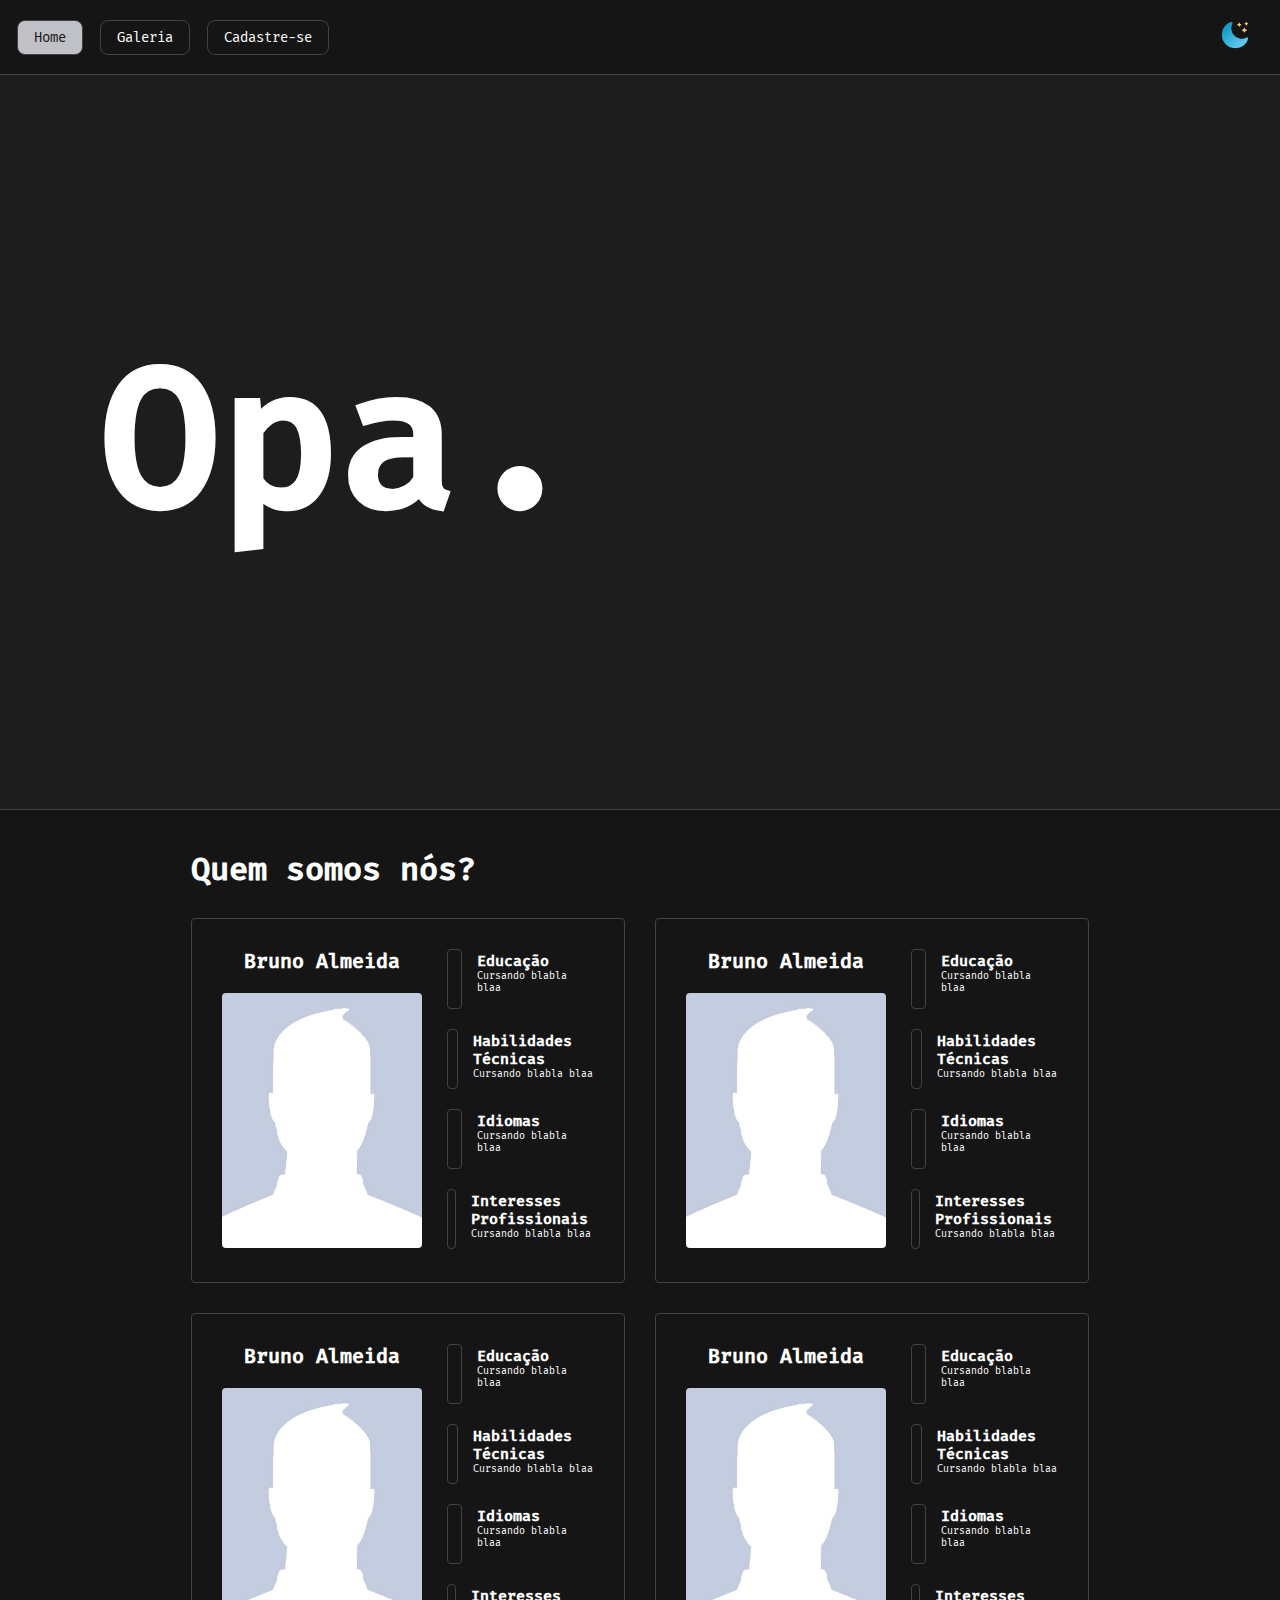
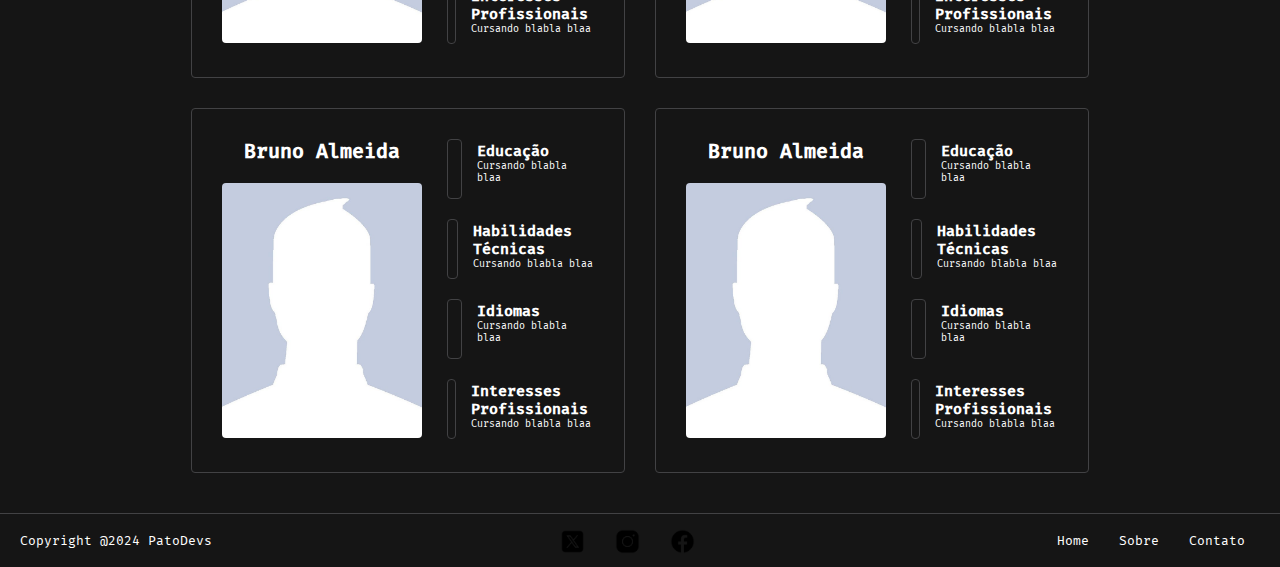
==== commit be4e561b: ".." ====
--- a/index.html
+++ b/index.html
@@ -21,63 +21,366 @@
             <h1>Quem somos nós?</h1>
             <div class="member">
                 <div class="person">
-                    <h3>Nome do Integrante 1</h3>
-
-                    <img src="" alt="Integrante 1" class="integrantes-img1">
-                    <p>Lorem ipsum dolor sit amet consectetur, adipisicing elit. Dolorem eum praesentium, provident cumque
-                        aspernatur cupiditate numquam tenetur. Perferendis iure laboriosam id ut quisquam molestiae fugit
-                        quidem quod fuga. Molestiae, ducimus!</p>
-                </div>
-            </div>
-            <div class="member">
-                <div class="person">
-                    <h3>Nome do Integrante 2</h3>
-                    <img src="" alt="Integrante 1" class="integrantes-img2">
-                    <p class="p1">Lorem ipsum dolor sit amet consectetur, adipisicing elit. Dolorem eum praesentium,
-                        provident cumque aspernatur cupiditate numquam tenetur. Perferendis iure laboriosam id ut quisquam
-                        molestiae fugit quidem quod fuga. Molestiae, ducimus!</p>
-                </div>
-            </div>
-            <div class="member">
-                <div class="person">
-                    <h3>Nome do Integrante 3</h3>
-                    <img src="" alt="Integrante 1" class="integrantes-img1">
-                    <p>Lorem ipsum dolor sit amet consectetur, adipisicing elit. Dolorem eum praesentium, provident cumque
-                        aspernatur cupiditate numquam tenetur. Perferendis iure laboriosam id ut quisquam molestiae fugit
-                        quidem quod fuga. Molestiae, ducimus!</p>
-                </div>
-            </div>
-            <div class="member">
-                <div class="person">
-                    <h3>Nome do Integrante 4</h3>
-                    <img src="" alt="Integrante 1" class="integrantes-img2">
-                    <p class="p1">Lorem ipsum dolor sit amet consectetur, adipisicing elit. Dolorem eum praesentium,
-                        provident cumque aspernatur cupiditate numquam tenetur. Perferendis iure laboriosam id ut quisquam
-                        molestiae fugit quidem quod fuga. Molestiae, ducimus!</p>
-                </div>
-            </div>
-            <div class="member">
-                <div class="person">
-                    <h3>Nome do Integrante 5</h3>
-
-                    <img src="" alt="Integrante 5" class="integrantes-img5">
-                    <p>Lorem ipsum dolor sit amet consectetur, adipisicing elit. Dolorem eum praesentium, provident cumque
-                        aspernatur cupiditate numquam tenetur. Perferendis iure laboriosam id ut quisquam molestiae fugit
-                        quidem quod fuga. Molestiae, ducimus!</p>
-                </div>
-            </div>
-            <div class="member">
-                <div class="person">
-                    <h3>Nome do Integrante 6</h3>
-
-                    <img src="" alt="Integrante 6" class="integrantes-img6">
-                    <p>Lorem ipsum dolor sit amet consectetur, adipisicing elit. Dolorem eum praesentium, provident cumque
-                        aspernatur cupiditate numquam tenetur. Perferendis iure laboriosam id ut quisquam molestiae fugit
-                        quidem quod fuga. Molestiae, ducimus!</p>
-                </div>
-            </div>
-        </div>
-        </div>    
+                    <h3>Bruno Almeida</h3>
+                    <img src="" alt="Integrante 1"                  class="integrantes-img1">
+                </div>
+                <div class="wrapperInfos">
+                    <div class="containerInfos">
+                        <div class="formatoWrapper">
+                            
+                        </div>
+                        <div class="textoInfoPessoas">
+                            <h1>
+                                    Educação
+                                </h1>
+                                <p>
+                                    Cursando blabla blaa
+                                </p>
+                        </div>
+                    </div>
+                    <div class="containerInfos">
+                        <div class="formatoWrapper">
+                            
+                        </div>
+                        <div class="textoInfoPessoas">
+                            <h1>
+                                    Habilidades Técnicas
+                                </h1>
+                                <p>
+                                    Cursando blabla blaa
+                                </p>
+                        </div>
+                    </div>
+                    <div class="containerInfos">
+                        <div class="formatoWrapper">
+                            
+                        </div>
+                        <div class="textoInfoPessoas">
+                            <h1>
+                                Idiomas
+                            </h1>
+                            <p>
+                                Cursando blabla blaa
+                            </p>
+                        </div>
+                    </div>
+                    <div class="containerInfos">
+                        <div class="formatoWrapper">
+                            
+                        </div>
+                        <div class="textoInfoPessoas">
+                            <h1>
+                                Interesses Profissionais
+                                </h1>
+                                <p>
+                                    Cursando blabla blaa
+                                </p>
+                        </div>
+                    </div>
+                </div>
+            </div>
+            <div class="member">
+                <div class="person">
+                    <h3>Bruno Almeida</h3>
+                    <img src="" alt="Integrante 1"                  class="integrantes-img1">
+                </div>
+                <div class="wrapperInfos">
+                    <div class="containerInfos">
+                        <div class="formatoWrapper">
+                            
+                        </div>
+                        <div class="textoInfoPessoas">
+                            <h1>
+                                    Educação
+                                </h1>
+                                <p>
+                                    Cursando blabla blaa
+                                </p>
+                        </div>
+                    </div>
+                    <div class="containerInfos">
+                        <div class="formatoWrapper">
+                            
+                        </div>
+                        <div class="textoInfoPessoas">
+                            <h1>
+                                    Habilidades Técnicas
+                                </h1>
+                                <p>
+                                    Cursando blabla blaa
+                                </p>
+                        </div>
+                    </div>
+                    <div class="containerInfos">
+                        <div class="formatoWrapper">
+                            
+                        </div>
+                        <div class="textoInfoPessoas">
+                            <h1>
+                                Idiomas
+                            </h1>
+                            <p>
+                                Cursando blabla blaa
+                            </p>
+                        </div>
+                    </div>
+                    <div class="containerInfos">
+                        <div class="formatoWrapper">
+                            
+                        </div>
+                        <div class="textoInfoPessoas">
+                            <h1>
+                                Interesses Profissionais
+                                </h1>
+                                <p>
+                                    Cursando blabla blaa
+                                </p>
+                        </div>
+                    </div>
+                </div>
+            </div>
+            <div class="member">
+                <div class="person">
+                    <h3>Bruno Almeida</h3>
+                    <img src="" alt="Integrante 1"                  class="integrantes-img1">
+                </div>
+                <div class="wrapperInfos">
+                    <div class="containerInfos">
+                        <div class="formatoWrapper">
+                            
+                        </div>
+                        <div class="textoInfoPessoas">
+                            <h1>
+                                    Educação
+                                </h1>
+                                <p>
+                                    Cursando blabla blaa
+                                </p>
+                        </div>
+                    </div>
+                    <div class="containerInfos">
+                        <div class="formatoWrapper">
+                            
+                        </div>
+                        <div class="textoInfoPessoas">
+                            <h1>
+                                    Habilidades Técnicas
+                                </h1>
+                                <p>
+                                    Cursando blabla blaa
+                                </p>
+                        </div>
+                    </div>
+                    <div class="containerInfos">
+                        <div class="formatoWrapper">
+                            
+                        </div>
+                        <div class="textoInfoPessoas">
+                            <h1>
+                                Idiomas
+                            </h1>
+                            <p>
+                                Cursando blabla blaa
+                            </p>
+                        </div>
+                    </div>
+                    <div class="containerInfos">
+                        <div class="formatoWrapper">
+                            
+                        </div>
+                        <div class="textoInfoPessoas">
+                            <h1>
+                                Interesses Profissionais
+                                </h1>
+                                <p>
+                                    Cursando blabla blaa
+                                </p>
+                        </div>
+                    </div>
+                </div>
+            </div>
+            <div class="member">
+                <div class="person">
+                    <h3>Bruno Almeida</h3>
+                    <img src="" alt="Integrante 1"                  class="integrantes-img1">
+                </div>
+                <div class="wrapperInfos">
+                    <div class="containerInfos">
+                        <div class="formatoWrapper">
+                            
+                        </div>
+                        <div class="textoInfoPessoas">
+                            <h1>
+                                    Educação
+                                </h1>
+                                <p>
+                                    Cursando blabla blaa
+                                </p>
+                        </div>
+                    </div>
+                    <div class="containerInfos">
+                        <div class="formatoWrapper">
+                            
+                        </div>
+                        <div class="textoInfoPessoas">
+                            <h1>
+                                    Habilidades Técnicas
+                                </h1>
+                                <p>
+                                    Cursando blabla blaa
+                                </p>
+                        </div>
+                    </div>
+                    <div class="containerInfos">
+                        <div class="formatoWrapper">
+                            
+                        </div>
+                        <div class="textoInfoPessoas">
+                            <h1>
+                                Idiomas
+                            </h1>
+                            <p>
+                                Cursando blabla blaa
+                            </p>
+                        </div>
+                    </div>
+                    <div class="containerInfos">
+                        <div class="formatoWrapper">
+                            
+                        </div>
+                        <div class="textoInfoPessoas">
+                            <h1>
+                                Interesses Profissionais
+                                </h1>
+                                <p>
+                                    Cursando blabla blaa
+                                </p>
+                        </div>
+                    </div>
+                </div>
+            </div>
+            <div class="member">
+                <div class="person">
+                    <h3>Bruno Almeida</h3>
+                    <img src="" alt="Integrante 1"                  class="integrantes-img1">
+                </div>
+                <div class="wrapperInfos">
+                    <div class="containerInfos">
+                        <div class="formatoWrapper">
+                            
+                        </div>
+                        <div class="textoInfoPessoas">
+                            <h1>
+                                    Educação
+                                </h1>
+                                <p>
+                                    Cursando blabla blaa
+                                </p>
+                        </div>
+                    </div>
+                    <div class="containerInfos">
+                        <div class="formatoWrapper">
+                            
+                        </div>
+                        <div class="textoInfoPessoas">
+                            <h1>
+                                    Habilidades Técnicas
+                                </h1>
+                                <p>
+                                    Cursando blabla blaa
+                                </p>
+                        </div>
+                    </div>
+                    <div class="containerInfos">
+                        <div class="formatoWrapper">
+                            
+                        </div>
+                        <div class="textoInfoPessoas">
+                            <h1>
+                                Idiomas
+                            </h1>
+                            <p>
+                                Cursando blabla blaa
+                            </p>
+                        </div>
+                    </div>
+                    <div class="containerInfos">
+                        <div class="formatoWrapper">
+                            
+                        </div>
+                        <div class="textoInfoPessoas">
+                            <h1>
+                                Interesses Profissionais
+                                </h1>
+                                <p>
+                                    Cursando blabla blaa
+                                </p>
+                        </div>
+                    </div>
+                </div>
+            </div>
+            <div class="member">
+                <div class="person">
+                    <h3>Bruno Almeida</h3>
+                    <img src="" alt="Integrante 1"                  class="integrantes-img1">
+                </div>
+                <div class="wrapperInfos">
+                    <div class="containerInfos">
+                        <div class="formatoWrapper">
+                            
+                        </div>
+                        <div class="textoInfoPessoas">
+                            <h1>
+                                    Educação
+                                </h1>
+                                <p>
+                                    Cursando blabla blaa
+                                </p>
+                        </div>
+                    </div>
+                    <div class="containerInfos">
+                        <div class="formatoWrapper">
+                            
+                        </div>
+                        <div class="textoInfoPessoas">
+                            <h1>
+                                    Habilidades Técnicas
+                                </h1>
+                                <p>
+                                    Cursando blabla blaa
+                                </p>
+                        </div>
+                    </div>
+                    <div class="containerInfos">
+                        <div class="formatoWrapper">
+                            
+                        </div>
+                        <div class="textoInfoPessoas">
+                            <h1>
+                                Idiomas
+                            </h1>
+                            <p>
+                                Cursando blabla blaa
+                            </p>
+                        </div>
+                    </div>
+                    <div class="containerInfos">
+                        <div class="formatoWrapper">
+                            
+                        </div>
+                        <div class="textoInfoPessoas">
+                            <h1>
+                                Interesses Profissionais
+                                </h1>
+                                <p>
+                                    Cursando blabla blaa
+                                </p>
+                        </div>
+                    </div>
+                </div>
+            </div>    
+            </div>
+            
     </main>
     <script src="script/elementos.js"></script>
 </body>
--- a/style/style.css
+++ b/style/style.css
@@ -494,6 +494,7 @@
     width: 100%;
     height: calc(90vh - 75px);
     background-color: #6464641b;
+    border-bottom: 1px solid var(--borda-cor);
     
 }
 .containerHomepage{
@@ -524,20 +525,65 @@
 }
 .member{
     border: 1px solid var(--borda-cor);
-    padding: 20px 20px 20px 20px;
+    padding: 30px 30px 30px 30px;
     border-radius: 4px;
- 
-}
-.member p{
-    font-size: small;
-    margin-top: 20px;
+    display: grid;
+    grid-template-columns: auto 1fr;
+    gap: 25px;
+    width: 100%;
+    
 }
 .member img{
-    float: left;
-    margin: 20px 20px 0 0px;
     border-radius: 4px;
     width: 200px;
-}
+    height: 255px;
+    object-fit: cover;
+    object-position: center;
+}
+.person{
+    text-align: center;
+}
+.person h3{
+   font-size: 20px;
+   margin-bottom:20px; 
+}
+.wrapperInfos{
+    display: flex;
+    flex-direction: column;
+    width: 100%;
+    height: 100%;
+    grid-column: 2 / 3;
+    gap: 30px;
+}
+.containerInfos{
+    display: flex;
+    flex-direction: row;
+    border-radius: 1px solid  var(--borda-cor);
+    width: 100%;
+    height: 50px;
+   
+}
+
+.formatoWrapper{
+    width: 15px;
+    height: 60px;
+    
+    border-radius: 4px;
+    margin-right: 15px;
+    border: 1px solid var(--borda-cor);
+}
+
+.textoInfoPessoas{
+    margin-top: 3px;
+}
+.textoInfoPessoas h1{
+    font-size: 15px;
+}
+.textoInfoPessoas p{
+    font-size: 10px;
+        font-family: var(--botao-font);
+}
+
 main{
     max-width: 100%;
     opacity: 0;
@@ -557,8 +603,9 @@
     font-size: 120px;
 }
 .index{
-    margin: 20px 300px;
-}
+    margin: 20px 280px;
+}
+
 @media (max-width: 600px) {
     
     header a{
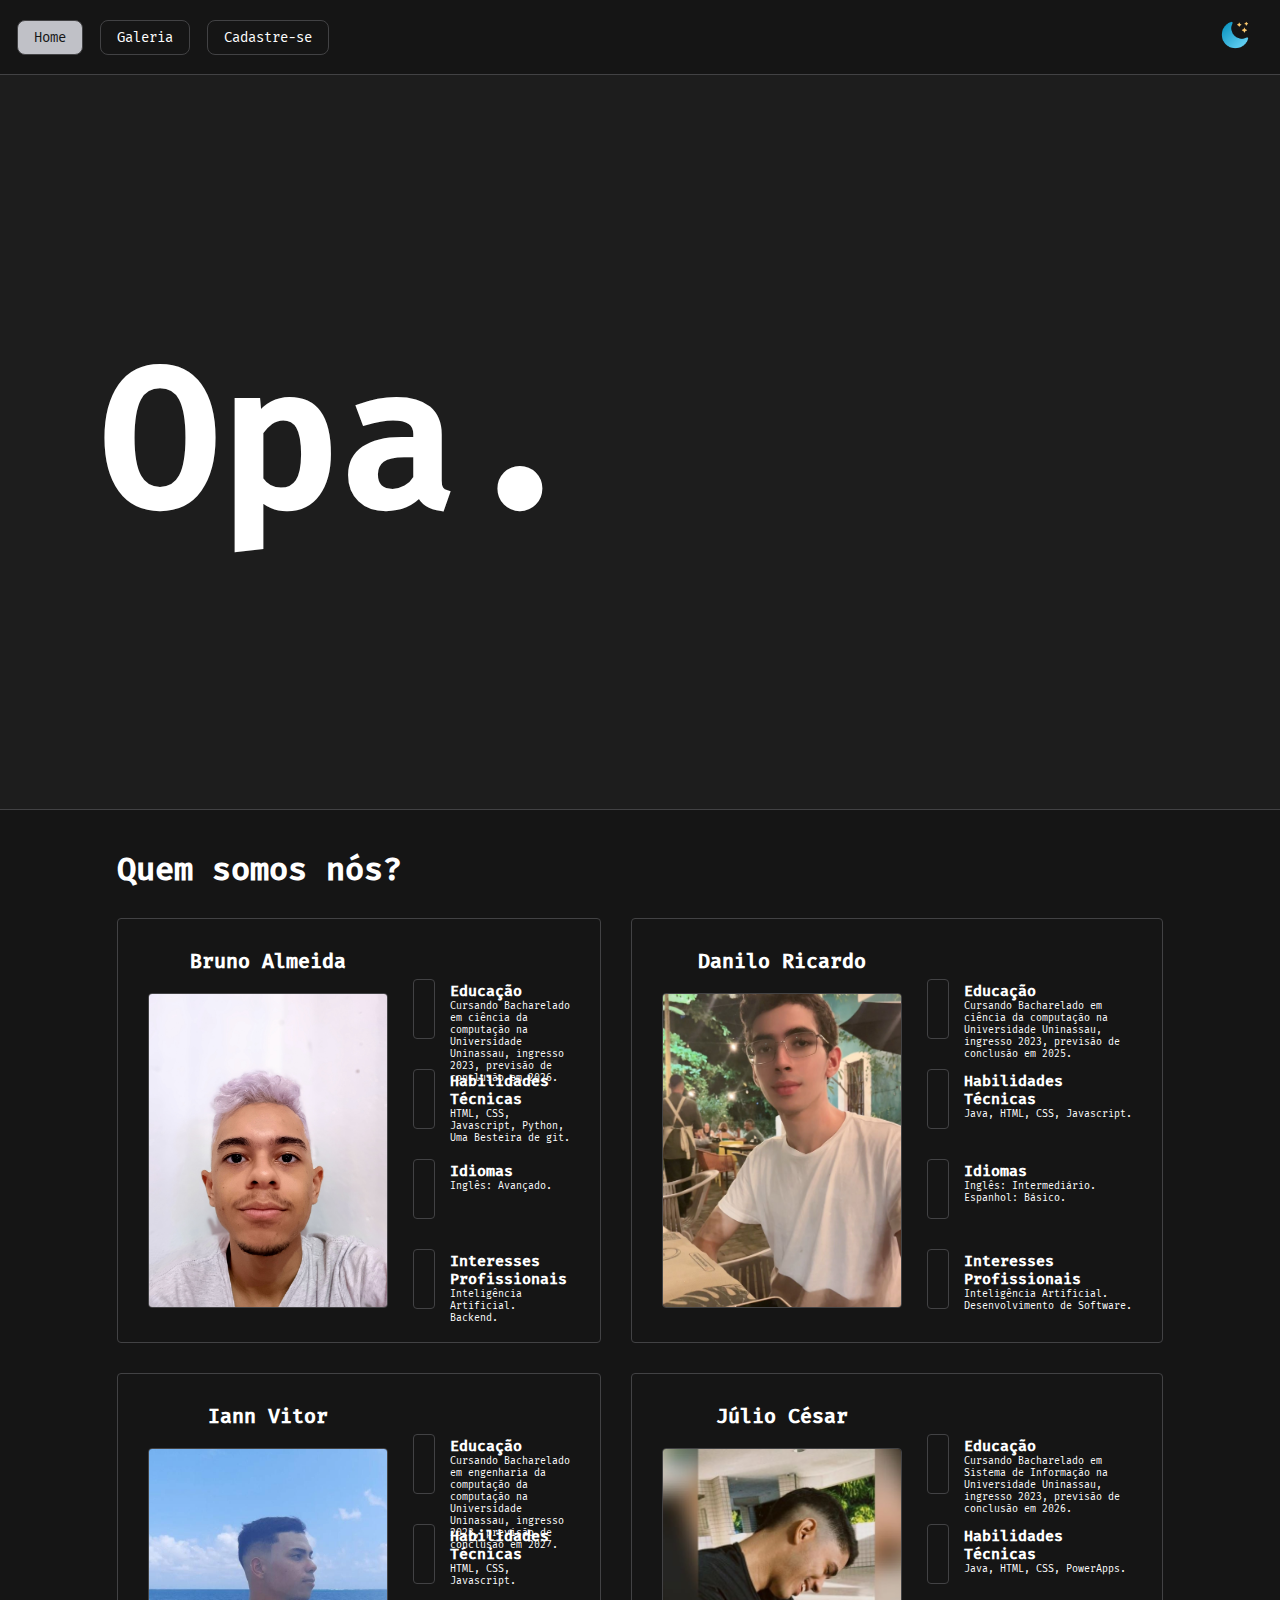
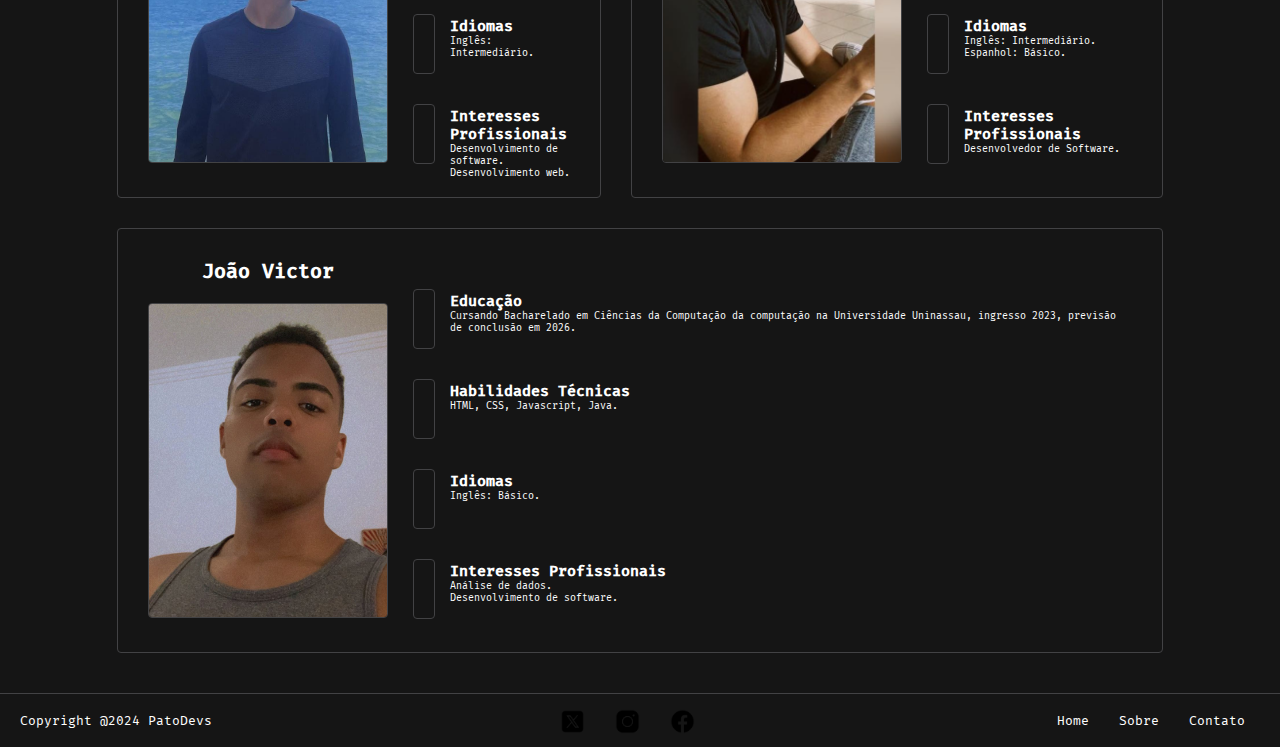
==== commit 37d053c8: "adicionados infos dos cards" ====
--- a/index.html
+++ b/index.html
@@ -22,58 +22,58 @@
             <div class="member">
                 <div class="person">
                     <h3>Bruno Almeida</h3>
-                    <img src="" alt="Integrante 1"                  class="integrantes-img1">
-                </div>
-                <div class="wrapperInfos">
-                    <div class="containerInfos">
-                        <div class="formatoWrapper">
-                            
-                        </div>
-                        <div class="textoInfoPessoas">
-                            <h1>
-                                    Educação
-                                </h1>
-                                <p>
-                                    Cursando blabla blaa
-                                </p>
-                        </div>
-                    </div>
-                    <div class="containerInfos">
-                        <div class="formatoWrapper">
-                            
-                        </div>
-                        <div class="textoInfoPessoas">
-                            <h1>
-                                    Habilidades Técnicas
-                                </h1>
-                                <p>
-                                    Cursando blabla blaa
-                                </p>
-                        </div>
-                    </div>
-                    <div class="containerInfos">
-                        <div class="formatoWrapper">
-                            
-                        </div>
-                        <div class="textoInfoPessoas">
-                            <h1>
-                                Idiomas
-                            </h1>
-                            <p>
-                                Cursando blabla blaa
-                            </p>
-                        </div>
-                    </div>
-                    <div class="containerInfos">
-                        <div class="formatoWrapper">
-                            
-                        </div>
-                        <div class="textoInfoPessoas">
-                            <h1>
-                                Interesses Profissionais
-                                </h1>
-                                <p>
-                                    Cursando blabla blaa
+                    <img src="/recursos/imgs/pfpBruno.jpg" alt="Integrante 1"                  class="integrantes-img1">
+                </div>
+                <div class="wrapperInfos">
+                    <div class="containerInfos">
+                        <div class="formatoWrapper">
+                            
+                        </div>
+                        <div class="textoInfoPessoas">
+                            <h1>
+                                    Educação
+                                </h1>
+                                <p>
+                                    Cursando Bacharelado em ciência da computação na Universidade Uninassau, ingresso 2023, previsão de conclusão em 2026.
+                                </p>
+                        </div>
+                    </div>
+                    <div class="containerInfos">
+                        <div class="formatoWrapper">
+                            
+                        </div>
+                        <div class="textoInfoPessoas">
+                            <h1>
+                                    Habilidades Técnicas
+                                </h1>
+                                <p>
+                                    HTML, CSS, Javascript, Python, Uma Besteira de git.
+                                </p>
+                        </div>
+                    </div>
+                    <div class="containerInfos">
+                        <div class="formatoWrapper">
+                            
+                        </div>
+                        <div class="textoInfoPessoas">
+                            <h1>
+                                Idiomas
+                            </h1>
+                            <p>
+                               Inglês: Avançado.
+                            </p>
+                        </div>
+                    </div>
+                    <div class="containerInfos">
+                        <div class="formatoWrapper">
+                            
+                        </div>
+                        <div class="textoInfoPessoas">
+                            <h1>
+                                Interesses Profissionais
+                                </h1>
+                                <p>
+                                    Inteligência Artificial. <br>Backend.
                                 </p>
                         </div>
                     </div>
@@ -81,59 +81,62 @@
             </div>
             <div class="member">
                 <div class="person">
-                    <h3>Bruno Almeida</h3>
-                    <img src="" alt="Integrante 1"                  class="integrantes-img1">
-                </div>
-                <div class="wrapperInfos">
-                    <div class="containerInfos">
-                        <div class="formatoWrapper">
-                            
-                        </div>
-                        <div class="textoInfoPessoas">
-                            <h1>
-                                    Educação
-                                </h1>
-                                <p>
-                                    Cursando blabla blaa
-                                </p>
-                        </div>
-                    </div>
-                    <div class="containerInfos">
-                        <div class="formatoWrapper">
-                            
-                        </div>
-                        <div class="textoInfoPessoas">
-                            <h1>
-                                    Habilidades Técnicas
-                                </h1>
-                                <p>
-                                    Cursando blabla blaa
-                                </p>
-                        </div>
-                    </div>
-                    <div class="containerInfos">
-                        <div class="formatoWrapper">
-                            
-                        </div>
-                        <div class="textoInfoPessoas">
-                            <h1>
-                                Idiomas
-                            </h1>
-                            <p>
-                                Cursando blabla blaa
-                            </p>
-                        </div>
-                    </div>
-                    <div class="containerInfos">
-                        <div class="formatoWrapper">
-                            
-                        </div>
-                        <div class="textoInfoPessoas">
-                            <h1>
-                                Interesses Profissionais
-                                </h1>
-                                <p>
-                                    Cursando blabla blaa
+                    <h3>Danilo Ricardo
+                    </h3>
+                    <img src="/recursos/imgs/pfpDanilo.jpg" alt="Integrante 2"                  class="integrantes-img1">
+                </div>
+                <div class="wrapperInfos">
+                    <div class="containerInfos">
+                        <div class="formatoWrapper">
+                            
+                        </div>
+                        <div class="textoInfoPessoas">
+                            <h1>
+                                    Educação
+                                </h1>
+                                <p>
+                                    Cursando Bacharelado em ciência da computação na Universidade Uninassau, ingresso 2023, previsão de conclusão em 2025.
+
+                                </p>
+                        </div>
+                    </div>
+                    <div class="containerInfos">
+                        <div class="formatoWrapper">
+                            
+                        </div>
+                        <div class="textoInfoPessoas">
+                            <h1>
+                                    Habilidades Técnicas
+                                </h1>
+                                <p>
+                                    Java, HTML, CSS, Javascript.
+                                </p>
+                        </div>
+                    </div>
+                    <div class="containerInfos">
+                        <div class="formatoWrapper">
+                            
+                        </div>
+                        <div class="textoInfoPessoas">
+                            <h1>
+                                Idiomas
+                            </h1>
+                            <p>
+                                Inglês: Intermediário.<br>Espanhol: Básico.
+
+                            </p>
+                        </div>
+                    </div>
+                    <div class="containerInfos">
+                        <div class="formatoWrapper">
+                            
+                        </div>
+                        <div class="textoInfoPessoas">
+                            <h1>
+                                Interesses Profissionais
+                                </h1>
+                                <p>
+                                    Inteligência Artificial. <br> Desenvolvimento de Software.
                                 </p>
                         </div>
                     </div>
@@ -141,59 +144,60 @@
             </div>
             <div class="member">
                 <div class="person">
-                    <h3>Bruno Almeida</h3>
-                    <img src="" alt="Integrante 1"                  class="integrantes-img1">
-                </div>
-                <div class="wrapperInfos">
-                    <div class="containerInfos">
-                        <div class="formatoWrapper">
-                            
-                        </div>
-                        <div class="textoInfoPessoas">
-                            <h1>
-                                    Educação
-                                </h1>
-                                <p>
-                                    Cursando blabla blaa
-                                </p>
-                        </div>
-                    </div>
-                    <div class="containerInfos">
-                        <div class="formatoWrapper">
-                            
-                        </div>
-                        <div class="textoInfoPessoas">
-                            <h1>
-                                    Habilidades Técnicas
-                                </h1>
-                                <p>
-                                    Cursando blabla blaa
-                                </p>
-                        </div>
-                    </div>
-                    <div class="containerInfos">
-                        <div class="formatoWrapper">
-                            
-                        </div>
-                        <div class="textoInfoPessoas">
-                            <h1>
-                                Idiomas
-                            </h1>
-                            <p>
-                                Cursando blabla blaa
-                            </p>
-                        </div>
-                    </div>
-                    <div class="containerInfos">
-                        <div class="formatoWrapper">
-                            
-                        </div>
-                        <div class="textoInfoPessoas">
-                            <h1>
-                                Interesses Profissionais
-                                </h1>
-                                <p>
-                                    Cursando blabla blaa
+                    <h3>Iann Vitor</h3>
+                    <img src="/recursos/imgs/pfpIann.jpg" alt="Integrante 3"                  class="integrantes-img1">
+                </div>
+                <div class="wrapperInfos">
+                    <div class="containerInfos">
+                        <div class="formatoWrapper">
+                            
+                        </div>
+                        <div class="textoInfoPessoas">
+                            <h1>
+                                    Educação
+                                </h1>
+                                <p>
+                                    Cursando Bacharelado em engenharia da computação da computação na Universidade Uninassau, ingresso 2023, previsão de conclusão em 2027.
+
+                                </p>
+                        </div>
+                    </div>
+                    <div class="containerInfos">
+                        <div class="formatoWrapper">
+                            
+                        </div>
+                        <div class="textoInfoPessoas">
+                            <h1>
+                                    Habilidades Técnicas
+                                </h1>
+                                <p>
+                                    HTML, CSS, Javascript.
+                                </p>
+                        </div>
+                    </div>
+                    <div class="containerInfos">
+                        <div class="formatoWrapper">
+                            
+                        </div>
+                        <div class="textoInfoPessoas">
+                            <h1>
+                                Idiomas
+                            </h1>
+                            <p>
+                                Inglês: Intermediário.                      
+                            </p>
+                        </div>
+                    </div>
+                    <div class="containerInfos">
+                        <div class="formatoWrapper">
+                            
+                        </div>
+                        <div class="textoInfoPessoas">
+                            <h1>
+                                Interesses Profissionais
+                                </h1>
+                                <p>
+                                    Desenvolvimento de software. <br> Desenvolvimento web.
                                 </p>
                         </div>
                     </div>
@@ -201,184 +205,128 @@
             </div>
             <div class="member">
                 <div class="person">
-                    <h3>Bruno Almeida</h3>
-                    <img src="" alt="Integrante 1"                  class="integrantes-img1">
-                </div>
-                <div class="wrapperInfos">
-                    <div class="containerInfos">
-                        <div class="formatoWrapper">
-                            
-                        </div>
-                        <div class="textoInfoPessoas">
-                            <h1>
-                                    Educação
-                                </h1>
-                                <p>
-                                    Cursando blabla blaa
-                                </p>
-                        </div>
-                    </div>
-                    <div class="containerInfos">
-                        <div class="formatoWrapper">
-                            
-                        </div>
-                        <div class="textoInfoPessoas">
-                            <h1>
-                                    Habilidades Técnicas
-                                </h1>
-                                <p>
-                                    Cursando blabla blaa
-                                </p>
-                        </div>
-                    </div>
-                    <div class="containerInfos">
-                        <div class="formatoWrapper">
-                            
-                        </div>
-                        <div class="textoInfoPessoas">
-                            <h1>
-                                Idiomas
-                            </h1>
-                            <p>
-                                Cursando blabla blaa
-                            </p>
-                        </div>
-                    </div>
-                    <div class="containerInfos">
-                        <div class="formatoWrapper">
-                            
-                        </div>
-                        <div class="textoInfoPessoas">
-                            <h1>
-                                Interesses Profissionais
-                                </h1>
-                                <p>
-                                    Cursando blabla blaa
-                                </p>
-                        </div>
-                    </div>
-                </div>
-            </div>
-            <div class="member">
-                <div class="person">
-                    <h3>Bruno Almeida</h3>
-                    <img src="" alt="Integrante 1"                  class="integrantes-img1">
-                </div>
-                <div class="wrapperInfos">
-                    <div class="containerInfos">
-                        <div class="formatoWrapper">
-                            
-                        </div>
-                        <div class="textoInfoPessoas">
-                            <h1>
-                                    Educação
-                                </h1>
-                                <p>
-                                    Cursando blabla blaa
-                                </p>
-                        </div>
-                    </div>
-                    <div class="containerInfos">
-                        <div class="formatoWrapper">
-                            
-                        </div>
-                        <div class="textoInfoPessoas">
-                            <h1>
-                                    Habilidades Técnicas
-                                </h1>
-                                <p>
-                                    Cursando blabla blaa
-                                </p>
-                        </div>
-                    </div>
-                    <div class="containerInfos">
-                        <div class="formatoWrapper">
-                            
-                        </div>
-                        <div class="textoInfoPessoas">
-                            <h1>
-                                Idiomas
-                            </h1>
-                            <p>
-                                Cursando blabla blaa
-                            </p>
-                        </div>
-                    </div>
-                    <div class="containerInfos">
-                        <div class="formatoWrapper">
-                            
-                        </div>
-                        <div class="textoInfoPessoas">
-                            <h1>
-                                Interesses Profissionais
-                                </h1>
-                                <p>
-                                    Cursando blabla blaa
-                                </p>
-                        </div>
-                    </div>
-                </div>
-            </div>
-            <div class="member">
-                <div class="person">
-                    <h3>Bruno Almeida</h3>
-                    <img src="" alt="Integrante 1"                  class="integrantes-img1">
-                </div>
-                <div class="wrapperInfos">
-                    <div class="containerInfos">
-                        <div class="formatoWrapper">
-                            
-                        </div>
-                        <div class="textoInfoPessoas">
-                            <h1>
-                                    Educação
-                                </h1>
-                                <p>
-                                    Cursando blabla blaa
-                                </p>
-                        </div>
-                    </div>
-                    <div class="containerInfos">
-                        <div class="formatoWrapper">
-                            
-                        </div>
-                        <div class="textoInfoPessoas">
-                            <h1>
-                                    Habilidades Técnicas
-                                </h1>
-                                <p>
-                                    Cursando blabla blaa
-                                </p>
-                        </div>
-                    </div>
-                    <div class="containerInfos">
-                        <div class="formatoWrapper">
-                            
-                        </div>
-                        <div class="textoInfoPessoas">
-                            <h1>
-                                Idiomas
-                            </h1>
-                            <p>
-                                Cursando blabla blaa
-                            </p>
-                        </div>
-                    </div>
-                    <div class="containerInfos">
-                        <div class="formatoWrapper">
-                            
-                        </div>
-                        <div class="textoInfoPessoas">
-                            <h1>
-                                Interesses Profissionais
-                                </h1>
-                                <p>
-                                    Cursando blabla blaa
-                                </p>
-                        </div>
-                    </div>
-                </div>
-            </div>    
+                    <h3>Júlio César</h3>
+                    <img src="/recursos/imgs/pfpJulio.jpg" alt="Integrante 4"                  class="integrantes-img1">
+                </div>
+                <div class="wrapperInfos">
+                    <div class="containerInfos">
+                        <div class="formatoWrapper">
+                            
+                        </div>
+                        <div class="textoInfoPessoas">
+                            <h1>
+                                    Educação
+                                </h1>
+                                <p>
+                                    
+Cursando Bacharelado em Sistema de Informação na Universidade Uninassau, ingresso 2023, previsão de conclusão em 2026.
+
+                                </p>
+                        </div>
+                    </div>
+                    <div class="containerInfos">
+                        <div class="formatoWrapper">
+                            
+                        </div>
+                        <div class="textoInfoPessoas">
+                            <h1>
+                                    Habilidades Técnicas
+                                </h1>
+                                <p>
+                                    Java, HTML, CSS, PowerApps.
+                                </p>
+                        </div>
+                    </div>
+                    <div class="containerInfos">
+                        <div class="formatoWrapper">
+                            
+                        </div>
+                        <div class="textoInfoPessoas">
+                            <h1>
+                                Idiomas
+                            </h1>
+                            <p>
+                                Inglês: Intermediário. <br>
+Espanhol: Básico.
+                            </p>
+                        </div>
+                    </div>
+                    <div class="containerInfos">
+                        <div class="formatoWrapper">
+                            
+                        </div>
+                        <div class="textoInfoPessoas">
+                            <h1>
+                                Interesses Profissionais
+                                </h1>
+                                <p>
+                                    Desenvolvedor de Software.
+                                </p>
+                        </div>
+                    </div>
+                </div>
+            </div>
+            <div class="member" style="grid-column: 1/3;">
+                <div class="person">
+                    <h3>João Victor</h3>
+                    <img src="/recursos/imgs/pfpJoao.jpg" alt="Integrante 5"                  class="integrantes-img1">
+                </div>
+                <div class="wrapperInfos">
+                    <div class="containerInfos">
+                        <div class="formatoWrapper">
+                            
+                        </div>
+                        <div class="textoInfoPessoas">
+                            <h1>
+                                    Educação
+                                </h1>
+                                <p>
+                                    Cursando Bacharelado em Ciências da Computação da computação na Universidade Uninassau, ingresso 2023, previsão de conclusão em 2026.
+                                </p>
+                        </div>
+                    </div>
+                    <div class="containerInfos">
+                        <div class="formatoWrapper">
+                            
+                        </div>
+                        <div class="textoInfoPessoas">
+                            <h1>
+                                    Habilidades Técnicas
+                                </h1>
+                                <p>
+                                     HTML, CSS, Javascript, Java.
+
+                                </p>
+                        </div>
+                    </div>
+                    <div class="containerInfos">
+                        <div class="formatoWrapper">
+                            
+                        </div>
+                        <div class="textoInfoPessoas">
+                            <h1>
+                                Idiomas
+                            </h1>
+                            <p>
+                                Inglês: Básico.
+                            </p>
+                        </div>
+                    </div>
+                    <div class="containerInfos">
+                        <div class="formatoWrapper">
+                            
+                        </div>
+                        <div class="textoInfoPessoas">
+                            <h1>
+                                Interesses Profissionais
+                                </h1>
+                                <p>
+                                    Análise de dados. <br> Desenvolvimento de software.
+                                </p>
+                        </div>
+                    </div>
+                </div>
+            </div>
             </div>
             
     </main>
--- a/style/style.css
+++ b/style/style.css
@@ -370,7 +370,7 @@
 }
 input:focus { 
     outline: none;
-    border-bottom: 1px solid #ffffff;
+    border-bottom: 1px solid rgb(114, 114, 220);
   }
 .cadastro{
     position: relative;
@@ -535,10 +535,11 @@
 }
 .member img{
     border-radius: 4px;
-    width: 200px;
-    height: 255px;
+    width: 240px;
+    height: 315px;
     object-fit: cover;
     object-position: center;
+    border: 1px solid var(--borda-cor);
 }
 .person{
     text-align: center;
@@ -554,21 +555,23 @@
     height: 100%;
     grid-column: 2 / 3;
     gap: 30px;
+    margin-top: 30px;
 }
 .containerInfos{
     display: flex;
     flex-direction: row;
     border-radius: 1px solid  var(--borda-cor);
     width: 100%;
-    height: 50px;
+    height: 60px;
    
 }
 
 .formatoWrapper{
-    width: 15px;
-    height: 60px;
+    width: 20px;
+    height: 100%;
     
     border-radius: 4px;
+    padding-right: 20px;
     margin-right: 15px;
     border: 1px solid var(--borda-cor);
 }
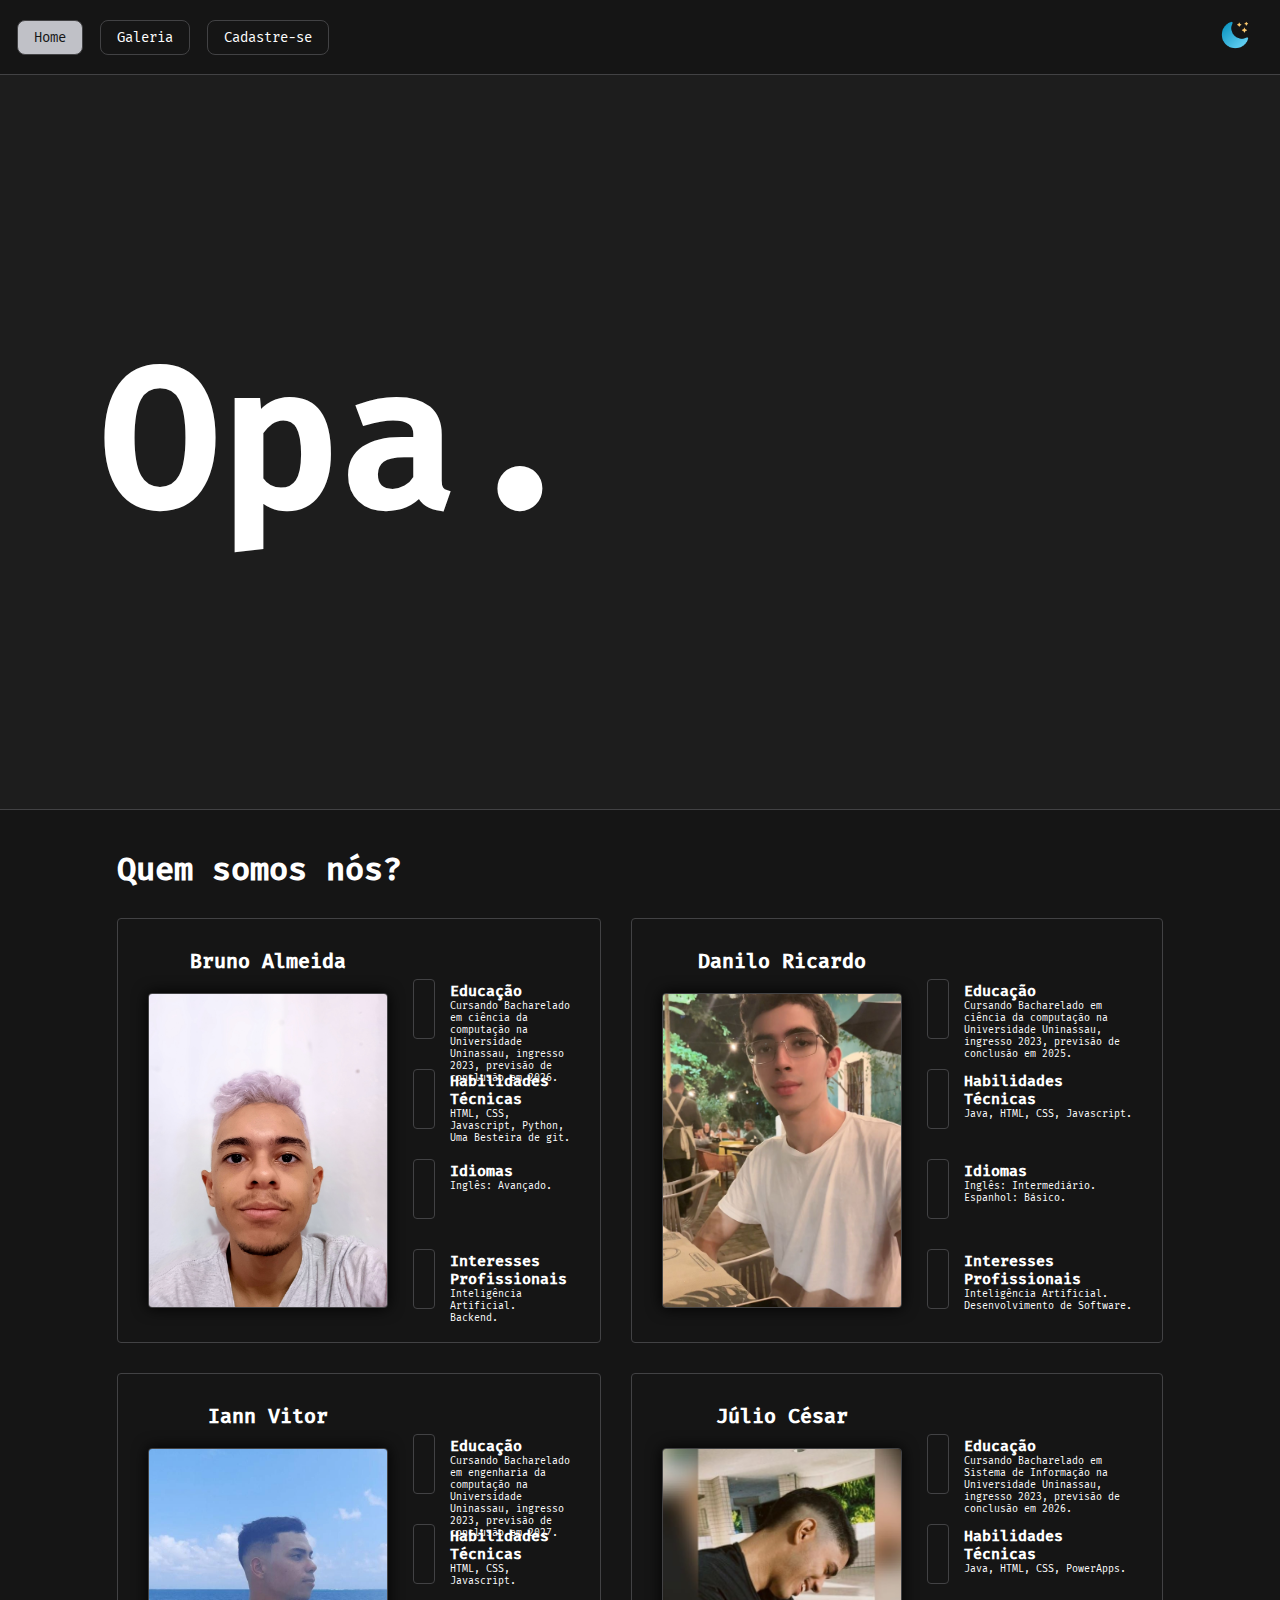
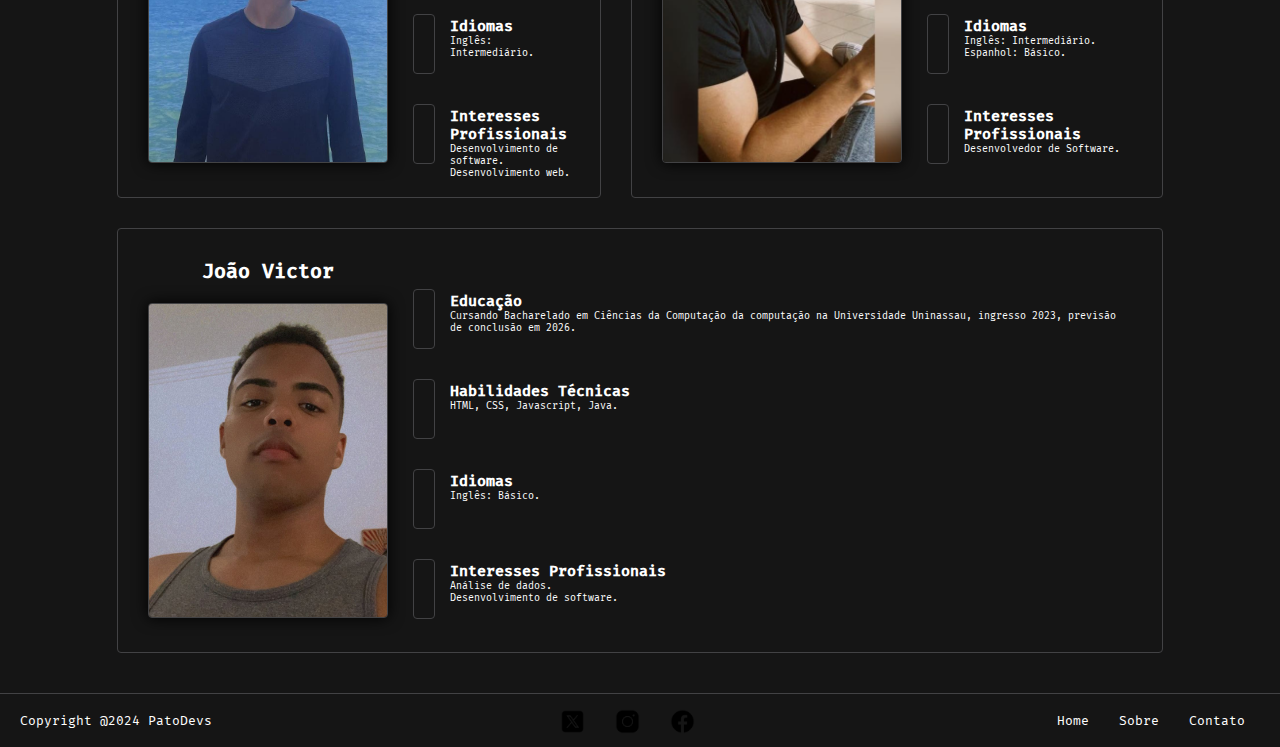
==== commit d873b30f: "corrigido descrição" ====
--- a/index.html
+++ b/index.html
@@ -157,7 +157,7 @@
                                     Educação
                                 </h1>
                                 <p>
-                                    Cursando Bacharelado em engenharia da computação da computação na Universidade Uninassau, ingresso 2023, previsão de conclusão em 2027.
+                                    Cursando Bacharelado em engenharia da computação na Universidade Uninassau, ingresso 2023, previsão de conclusão em 2027.
 
                                 </p>
                         </div>
--- a/style/style.css
+++ b/style/style.css
@@ -540,6 +540,7 @@
     object-fit: cover;
     object-position: center;
     border: 1px solid var(--borda-cor);
+    box-shadow: var(--boxshadow);
 }
 .person{
     text-align: center;
